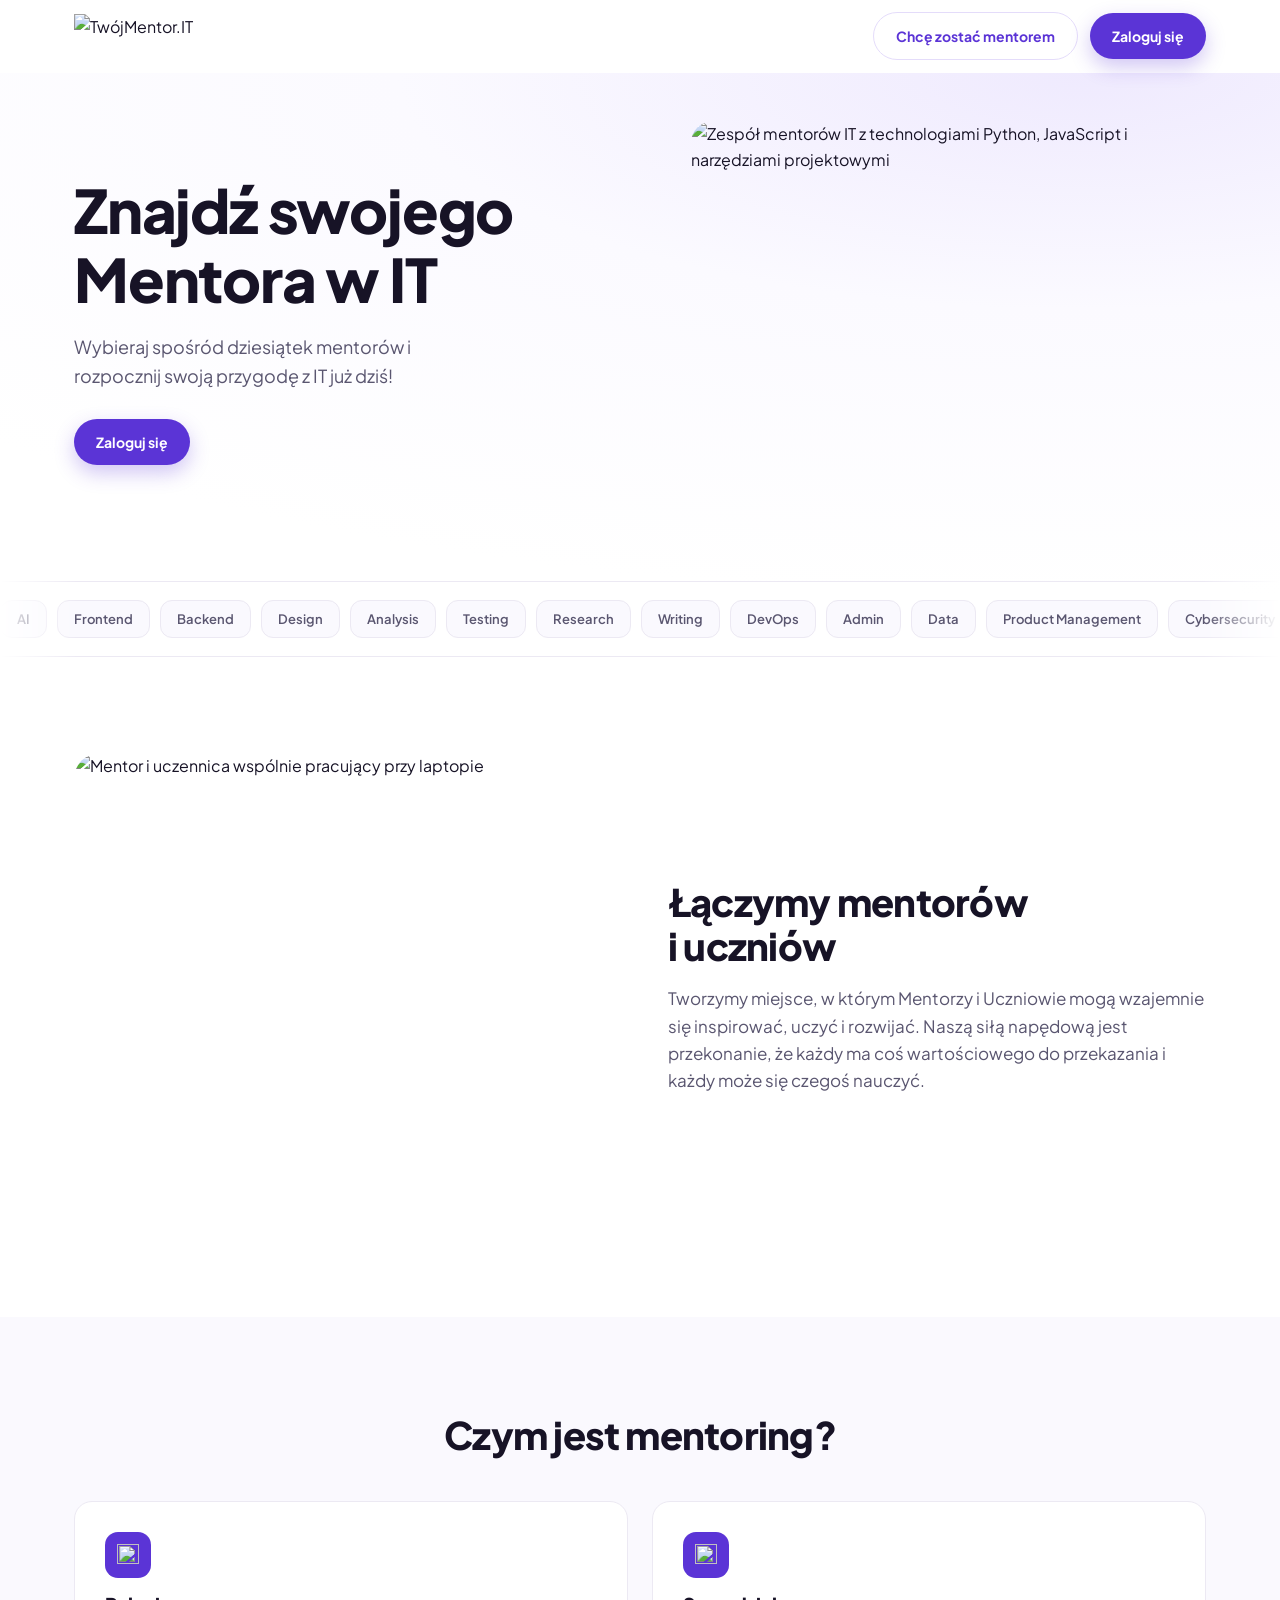
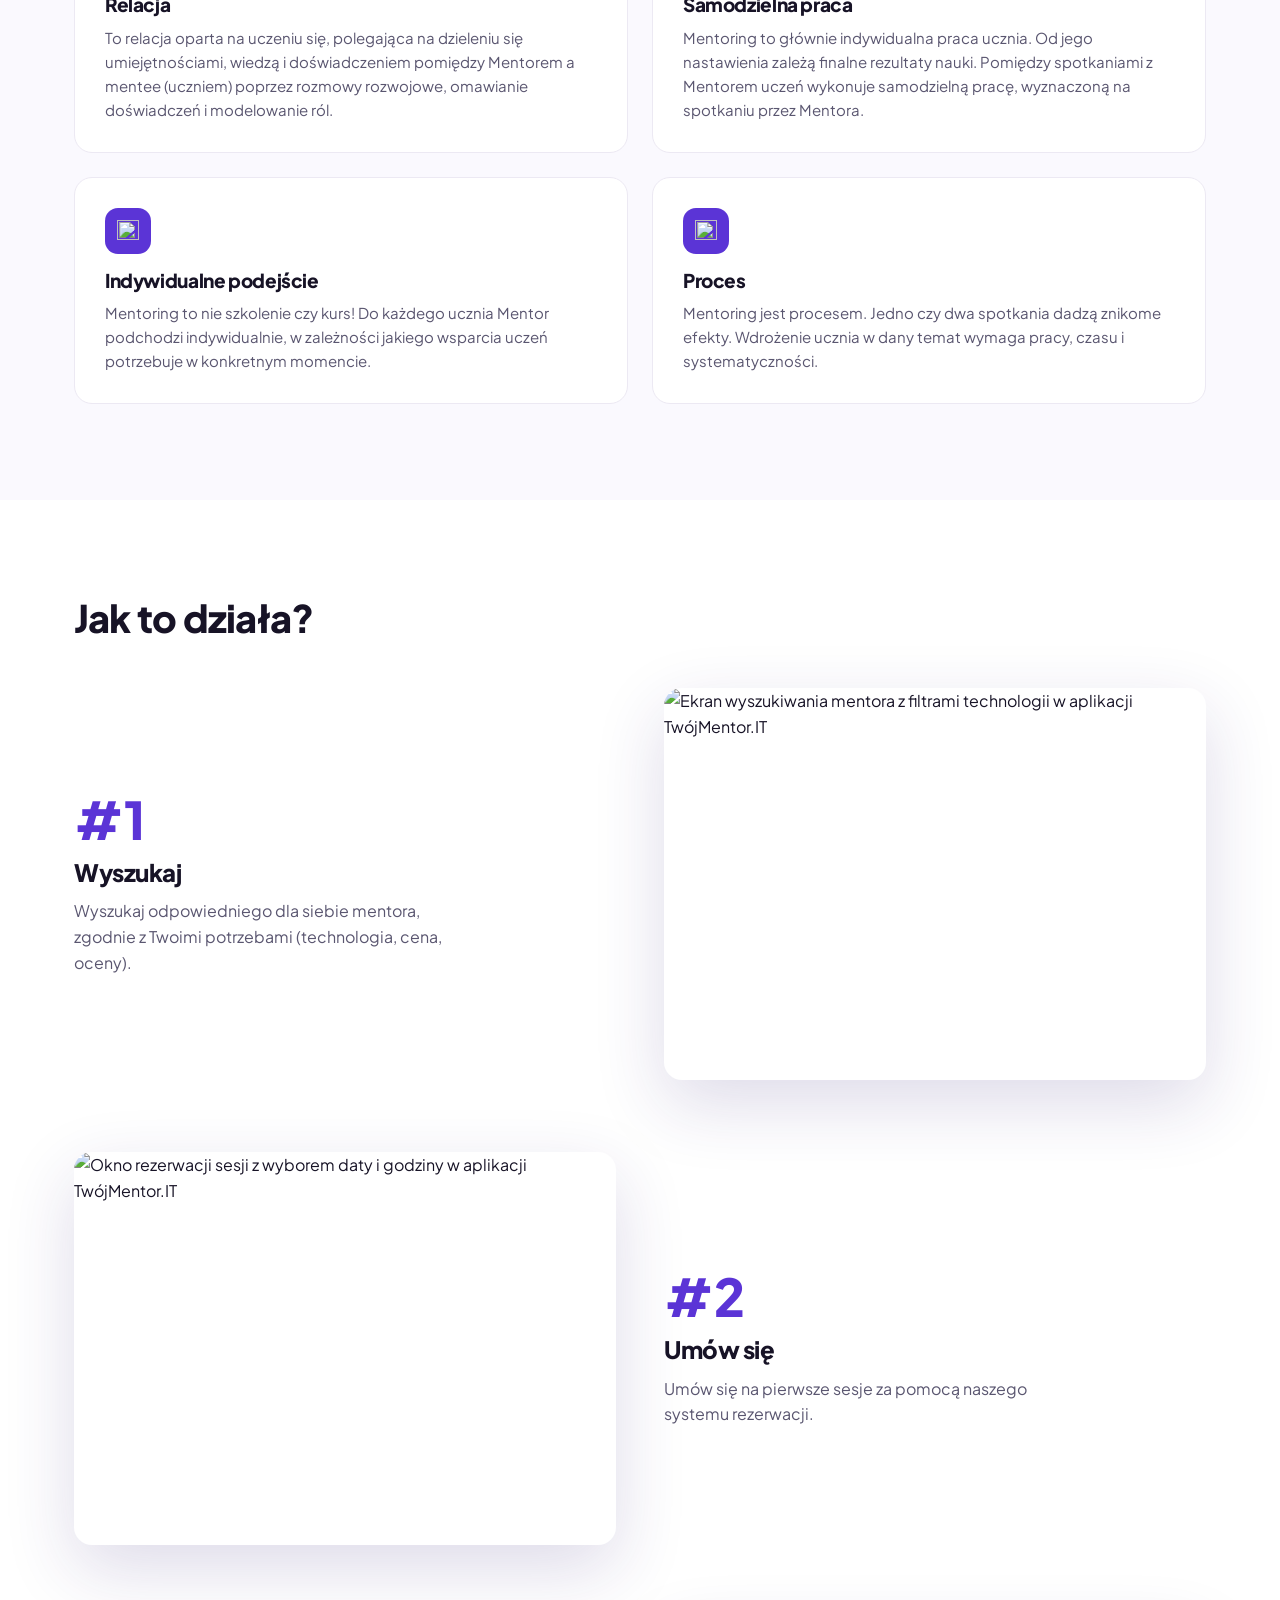
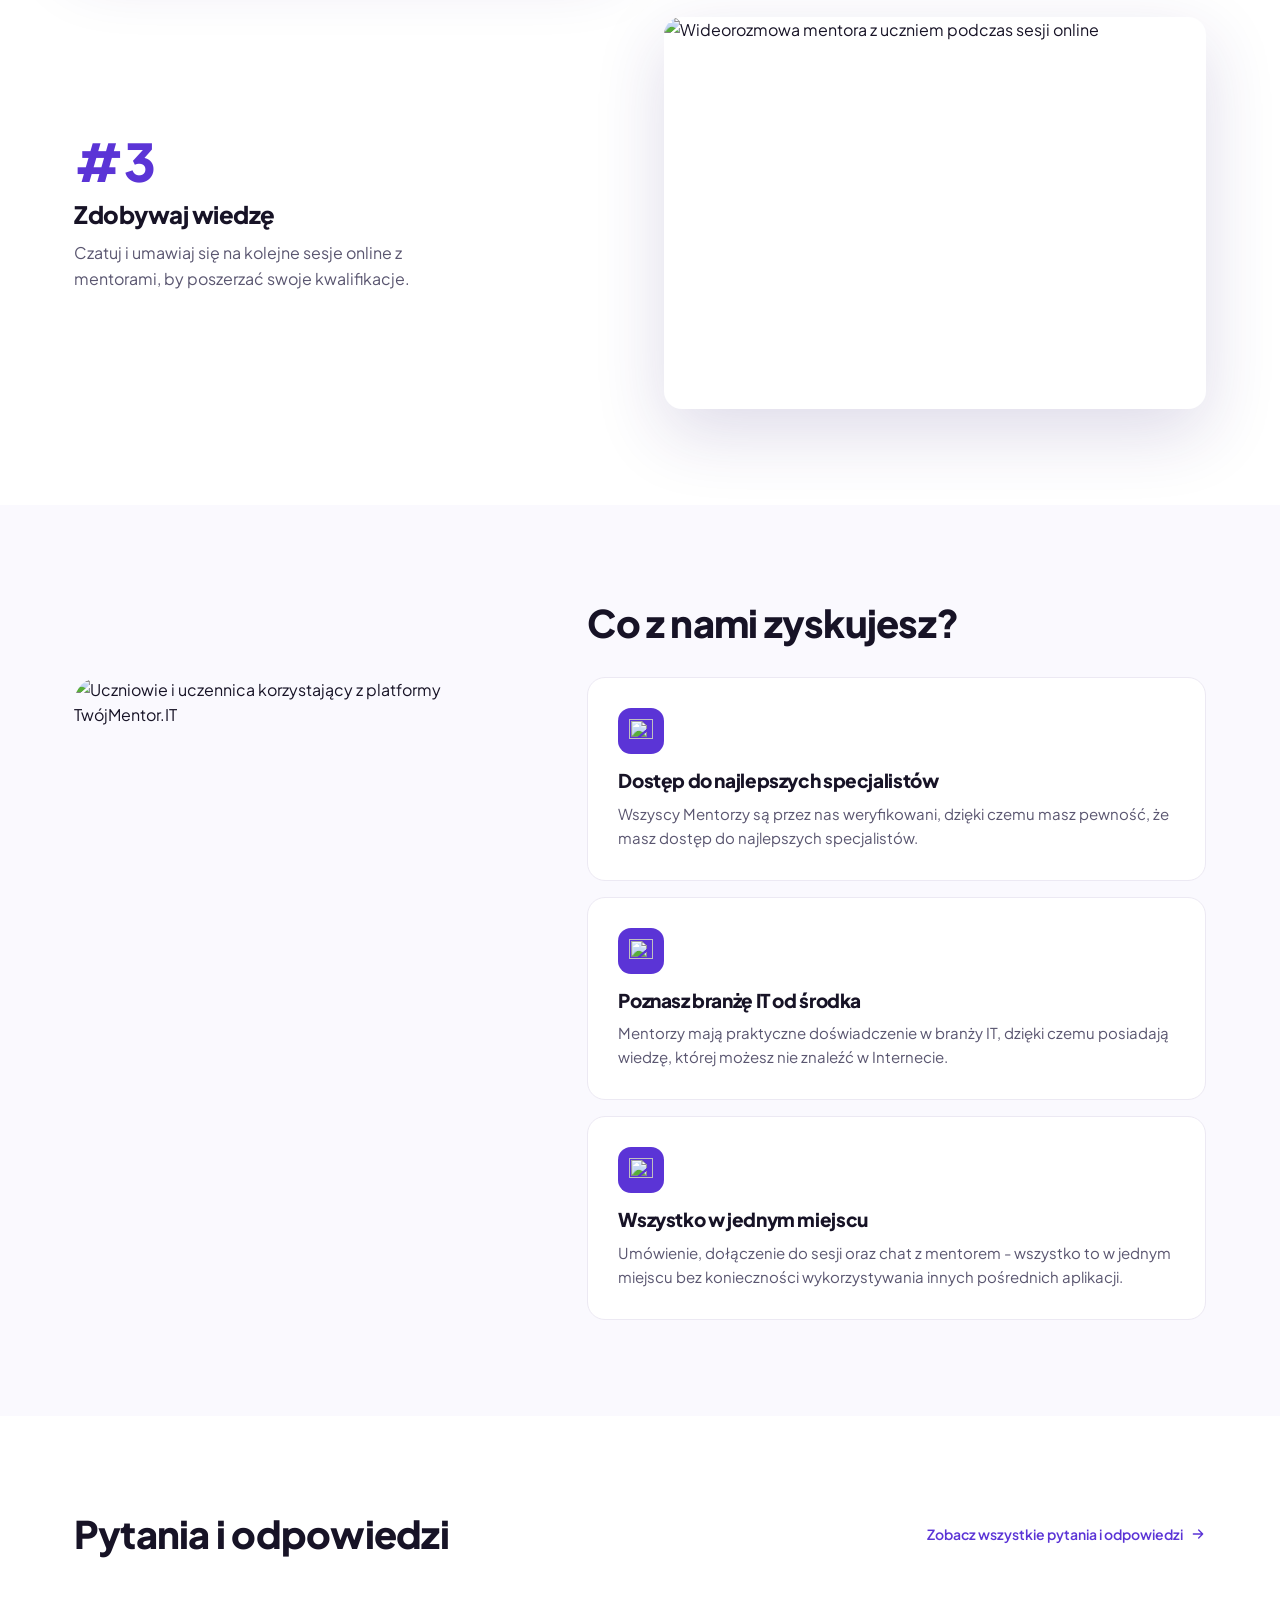
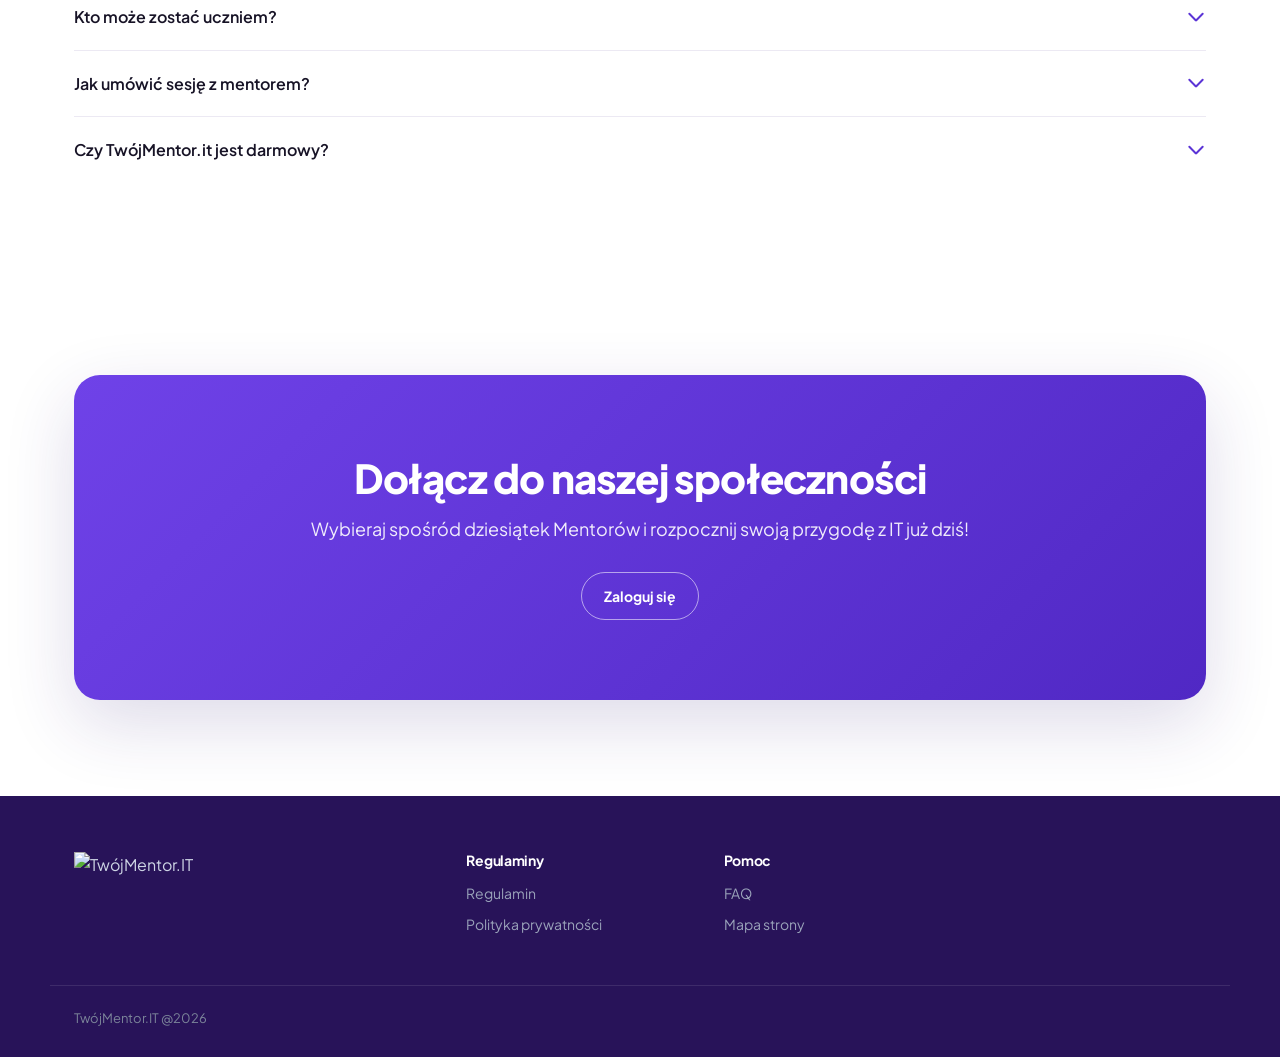
==== index.html @ 71d9c42b "Merge pull request #3 from TwojMentorIT/fix/hero-image-mobile-contain fix(hero): show the whole hero" ====
<!DOCTYPE html>
<html lang="pl">
<head>
  <meta charset="UTF-8" />
  <meta name="viewport" content="width=device-width, initial-scale=1.0" />
  <!-- Google tag (gtag.js) -->
  <script async src="https://www.googletagmanager.com/gtag/js?id=G-GP38ZVC1XN"></script>
  <script>
    window.dataLayer = window.dataLayer || [];
    function gtag(){dataLayer.push(arguments);}
    gtag('js', new Date());

    gtag('config', 'G-GP38ZVC1XN');
  </script>
  <title>TwójMentor.IT - Znajdź swojego Mentora w IT</title>
  <meta name="description" content="Wybieraj spośród dziesiątek mentorów IT i rozpocznij swoją przygodę z IT już dziś. Indywidualne sesje 1:1 z doświadczonymi specjalistami: Python, JavaScript, React, Java i więcej." />
  <meta name="theme-color" content="#5b34d6" />
  <link rel="canonical" href="https://twojmentor.it/" />

  <!-- Open Graph -->
  <meta property="og:type" content="website" />
  <meta property="og:locale" content="pl_PL" />
  <meta property="og:site_name" content="TwójMentor.IT" />
  <meta property="og:title" content="TwójMentor.IT - Znajdź swojego Mentora w IT" />
  <meta property="og:description" content="Wybieraj spośród dziesiątek mentorów IT i rozpocznij swoją przygodę z IT już dziś." />
  <meta property="og:url" content="https://twojmentor.it/" />
  <meta property="og:image" content="https://twojmentor.it/assets/img/og-image.jpg" />
  <meta property="og:image:width" content="1200" />
  <meta property="og:image:height" content="630" />

  <!-- Twitter -->
  <meta name="twitter:card" content="summary_large_image" />
  <meta name="twitter:title" content="TwójMentor.IT - Znajdź swojego Mentora w IT" />
  <meta name="twitter:description" content="Wybieraj spośród dziesiątek mentorów IT i rozpocznij swoją przygodę z IT już dziś." />
  <meta name="twitter:image" content="https://twojmentor.it/assets/img/og-image.jpg" />

  <link rel="icon" type="image/svg+xml" href="/assets/img/logo-refresh_2.svg" />
  <link rel="preconnect" href="https://fonts.googleapis.com" />
  <link rel="preconnect" href="https://fonts.gstatic.com" crossorigin />
  <link rel="preload" as="image" href="/assets/img/Hero_1.png" />
  <link href="https://fonts.googleapis.com/css2?family=Plus+Jakarta+Sans:wght@400;500;600;700;800&family=Poppins:wght@400;500;600&display=swap" rel="stylesheet" />
  <link rel="stylesheet" href="/assets/css/style.css" />
  <style>
    .hero-grid { min-height: 460px; align-items: start }
    .hero-copy { padding-top: 54px }
    @media (max-width: 980px) {
      .hero-grid { min-height: 0; align-items: center }
      .hero-copy { padding-top: 0 }
      .hero-photo-wrap { height: 260px; overflow: hidden }
      .hero-photo { width: 100%; height: 100%; object-fit: contain; object-position: center bottom }
    }
  </style>

  <!-- JSON-LD: Organizacja + FAQ -->
  <script type="application/ld+json">
  {
    "@context": "https://schema.org",
    "@type": "Organization",
    "name": "TwójMentor.IT",
    "url": "https://twojmentor.it/",
    "logo": "https://twojmentor.it/assets/img/favicon.svg",
    "description": "Platforma łącząca mentorów IT z uczniami. Indywidualne sesje 1:1 z doświadczonymi specjalistami.",
    "sameAs": []
  }
  </script>
  <script type="application/ld+json">
  {
    "@context": "https://schema.org",
    "@type": "FAQPage",
    "mainEntity": [
      {
        "@type": "Question",
        "name": "Kto może zostać uczniem?",
        "acceptedAnswer": { "@type": "Answer", "text": "Uczniem TwójMentor.IT może zostać każdy, kto chce rozwijać się w branży IT - niezależnie od poziomu zaawansowania. Niezależnie od tego, czy dopiero zaczynasz, czy chcesz pogłębić konkretną technologię, znajdziesz mentora dopasowanego do swoich potrzeb." }
      },
      {
        "@type": "Question",
        "name": "Jak umówić sesję z mentorem?",
        "acceptedAnswer": { "@type": "Answer", "text": "Wystarczy wybrać mentora, kliknąć \"Umów sesję\", wskazać dogodny termin w naszym systemie rezerwacji i potwierdzić spotkanie. Całość zajmuje kilka minut." }
      },
      {
        "@type": "Question",
        "name": "Czy TwójMentor.it jest darmowy?",
        "acceptedAnswer": { "@type": "Answer", "text": "Założenie konta i przeglądanie mentorów jest bezpłatne. Pierwsza sesja u wielu mentorów jest darmowa." }
      }
    ]
  }
  </script>
</head>
<body>
  <a class="skip-link" href="#main">Przejdź do treści</a>

  <!-- ======= HEADER ======= -->
  <header class="site-header" id="siteHeader">
    <div class="container header-inner">
      <a href="#hero" class="logo" aria-label="TwójMentor.IT - strona główna">
        <img src="/assets/img/logo.webp" width="218" height="53" alt="TwójMentor.IT" class="logo-img" />
      </a>

      <button type="button" class="nav-toggle" id="navToggle" aria-label="Menu" aria-expanded="false">
        <span></span><span></span><span></span>
      </button>

      <div class="header-actions">
        <a href="/zostan-mentorem" class="btn btn-ghost">Chcę zostać mentorem</a>
        <a href="https://app.twojmentor.it/login" class="btn btn-primary">Zaloguj się</a>
      </div>
    </div>
  </header>

  <main id="main">
    <!-- ======= HERO ======= -->
    <section class="hero" id="hero">
      <div class="container hero-grid">
        <div class="hero-copy">
          <h1 class="hero-title">Znajdź swojego<br>Mentora w IT</h1>
          <p class="hero-sub">Wybieraj spośród dziesiątek mentorów i rozpocznij swoją przygodę z IT już dziś!</p>
          <a href="https://app.twojmentor.it/login" class="btn btn-primary">Zaloguj się</a>

        </div>

        <div class="hero-visual" aria-hidden="false">
          <div class="hero-photo-wrap">
            <img src="/assets/img/Hero_1.png" width="617" height="432" alt="Zespół mentorów IT z technologiami Python, JavaScript i narzędziami projektowymi" class="hero-photo" />
          </div>
        </div>
      </div>

      <!-- Pasek technologii -->
      <div class="tech-strip-wrap">
        <div class="tech-strip" id="techStrip" aria-label="Dostępne technologie">
          <button class="tech-chip" data-tech="AI"><span>AI</span></button>
          <button class="tech-chip" data-tech="Frontend"><span>Frontend</span></button>
          <button class="tech-chip" data-tech="Backend"><span>Backend</span></button>
          <button class="tech-chip" data-tech="Design"><span>Design</span></button>
          <button class="tech-chip" data-tech="Analysis"><span>Analysis</span></button>
          <button class="tech-chip" data-tech="Testing"><span>Testing</span></button>
          <button class="tech-chip" data-tech="Research"><span>Research</span></button>
          <button class="tech-chip" data-tech="Writing"><span>Writing</span></button>
          <button class="tech-chip" data-tech="DevOps"><span>DevOps</span></button>
          <button class="tech-chip" data-tech="Admin"><span>Admin</span></button>
          <button class="tech-chip" data-tech="Data"><span>Data</span></button>
          <button class="tech-chip" data-tech="Product Management"><span>Product Management</span></button>
          <button class="tech-chip" data-tech="Cybersecurity"><span>Cybersecurity</span></button>
          <button class="tech-chip" data-tech="Mobile"><span>Mobile</span></button>
          <button class="tech-chip" data-tech="Game Dev"><span>Game Dev</span></button>
          <button class="tech-chip" data-tech="Mentoring kariery"><span>Mentoring kariery</span></button>
          <button class="tech-chip" data-tech="Rekrutacja IT"><span>Rekrutacja IT</span></button>
          <!-- duplicate for seamless loop -->
          <button class="tech-chip" data-tech="AI" aria-hidden="true" tabindex="-1"><span>AI</span></button>
          <button class="tech-chip" data-tech="Frontend" aria-hidden="true" tabindex="-1"><span>Frontend</span></button>
          <button class="tech-chip" data-tech="Backend" aria-hidden="true" tabindex="-1"><span>Backend</span></button>
          <button class="tech-chip" data-tech="Design" aria-hidden="true" tabindex="-1"><span>Design</span></button>
          <button class="tech-chip" data-tech="Analysis" aria-hidden="true" tabindex="-1"><span>Analysis</span></button>
          <button class="tech-chip" data-tech="Testing" aria-hidden="true" tabindex="-1"><span>Testing</span></button>
          <button class="tech-chip" data-tech="Research" aria-hidden="true" tabindex="-1"><span>Research</span></button>
          <button class="tech-chip" data-tech="Writing" aria-hidden="true" tabindex="-1"><span>Writing</span></button>
          <button class="tech-chip" data-tech="DevOps" aria-hidden="true" tabindex="-1"><span>DevOps</span></button>
          <button class="tech-chip" data-tech="Admin" aria-hidden="true" tabindex="-1"><span>Admin</span></button>
          <button class="tech-chip" data-tech="Data" aria-hidden="true" tabindex="-1"><span>Data</span></button>
          <button class="tech-chip" data-tech="Product Management" aria-hidden="true" tabindex="-1"><span>Product Management</span></button>
          <button class="tech-chip" data-tech="Cybersecurity" aria-hidden="true" tabindex="-1"><span>Cybersecurity</span></button>
          <button class="tech-chip" data-tech="Mobile" aria-hidden="true" tabindex="-1"><span>Mobile</span></button>
          <button class="tech-chip" data-tech="Game Dev" aria-hidden="true" tabindex="-1"><span>Game Dev</span></button>
          <button class="tech-chip" data-tech="Mentoring kariery" aria-hidden="true" tabindex="-1"><span>Mentoring kariery</span></button>
          <button class="tech-chip" data-tech="Rekrutacja IT" aria-hidden="true" tabindex="-1"><span>Rekrutacja IT</span></button>
        </div>
      </div>
    </section>

    <!-- ======= NASI MENTORZY ======= -->
    <!-- Cards are rendered by main.js from the app's public promoted-mentors feed; the section stays hidden until at least one arrives. -->
    <section class="section mentors" id="mentorzy" aria-labelledby="mentors-title" hidden>
      <div class="container">
        <div class="mc-head">
          <h2 id="mentors-title" class="mc-title">Nasi mentorzy</h2>
          <div class="mc-nav" id="mentorsNav">
            <button type="button" class="mc-nav-btn" id="prevMentor" aria-label="Poprzedni mentor">
              <svg width="16" height="16" viewBox="0 0 24 24" fill="none" aria-hidden="true"><path d="M15 6l-6 6 6 6" stroke="currentColor" stroke-width="2" stroke-linecap="round" stroke-linejoin="round"/></svg>
              <span>Poprzedni</span>
            </button>
            <button type="button" class="mc-nav-btn" id="nextMentor" aria-label="Następny mentor">
              <span>Następny</span>
              <svg width="16" height="16" viewBox="0 0 24 24" fill="none" aria-hidden="true"><path d="M9 6l6 6-6 6" stroke="currentColor" stroke-width="2" stroke-linecap="round" stroke-linejoin="round"/></svg>
            </button>
          </div>
        </div>

        <div class="mc-viewport" id="mentorsViewport">
          <div class="mc-track" id="mentorsTrack"></div>
        </div>
      </div>
    </section>

    <!-- ======= ŁĄCZYMY MENTORÓW I UCZNIÓW ======= -->
    <section class="section connect" id="o-nas" aria-labelledby="connect-title">
      <div class="container connect-grid">
        <div class="connect-visual reveal">
          <img src="/assets/img/laczymy.webp" width="560" height="504" loading="lazy" alt="Mentor i uczennica wspólnie pracujący przy laptopie" class="connect-photo" />
        </div>
        <div class="connect-copy reveal">
          <h2 id="connect-title" class="section-title">Łączymy mentorów<br>i uczniów</h2>
          <p>Tworzymy miejsce, w którym Mentorzy i Uczniowie mogą wzajemnie się inspirować, uczyć i rozwijać. Naszą siłą napędową jest przekonanie, że każdy ma coś wartościowego do przekazania i każdy może się czegoś nauczyć.</p>
        </div>
      </div>
    </section>

    <!-- ======= CZYM JEST MENTORING ======= -->
    <section class="section mentoring" id="czym-jest-mentoring" aria-labelledby="mentoring-title">
      <div class="container">
        <h2 id="mentoring-title" class="section-title center">Czym jest mentoring?</h2>
        <div class="feature-grid">
          <article class="feature-card reveal">
            <span class="feature-icon">
              <img src="/assets/img/relacja.svg" width="22" height="22" alt="" aria-hidden="true" />
            </span>
            <h3>Relacja</h3>
            <p>To relacja oparta na uczeniu się, polegająca na dzieleniu się umiejętnościami, wiedzą i doświadczeniem pomiędzy Mentorem a mentee (uczniem) poprzez rozmowy rozwojowe, omawianie doświadczeń i modelowanie ról.</p>
          </article>
          <article class="feature-card reveal">
            <span class="feature-icon">
              <img src="/assets/img/samodzielna_praca.svg" width="22" height="22" alt="" aria-hidden="true" />
            </span>
            <h3>Samodzielna praca</h3>
            <p>Mentoring to głównie indywidualna praca ucznia. Od jego nastawienia zależą finalne rezultaty nauki. Pomiędzy spotkaniami z Mentorem uczeń wykonuje samodzielną pracę, wyznaczoną na spotkaniu przez Mentora.</p>
          </article>
          <article class="feature-card reveal">
            <span class="feature-icon">
              <img src="/assets/img/indywidualne_podejscie.svg" width="22" height="22" alt="" aria-hidden="true" />
            </span>
            <h3>Indywidualne podejście</h3>
            <p>Mentoring to nie szkolenie czy kurs! Do każdego ucznia Mentor podchodzi indywidualnie, w zależności jakiego wsparcia uczeń potrzebuje w konkretnym momencie.</p>
          </article>
          <article class="feature-card reveal">
            <span class="feature-icon">
              <img src="/assets/img/proces.svg" width="22" height="22" alt="" aria-hidden="true" />
            </span>
            <h3>Proces</h3>
            <p>Mentoring jest procesem. Jedno czy dwa spotkania dadzą znikome efekty. Wdrożenie ucznia w dany temat wymaga pracy, czasu i systematyczności.</p>
          </article>
        </div>
      </div>
    </section>

    <!-- ======= JAK TO DZIAŁA ======= -->
    <section class="section how" id="jak-to-dziala" aria-labelledby="how-title">
      <div class="container">
        <h2 id="how-title" class="section-title">Jak to działa?</h2>
        <div class="how-steps">
          <div class="how-row reveal">
            <div class="how-text">
              <span class="step-num">#1</span>
              <h3>Wyszukaj</h3>
              <p>Wyszukaj odpowiedniego dla siebie mentora, zgodnie z Twoimi potrzebami (technologia, cena, oceny).</p>
            </div>
            <div class="how-media">
              <img src="/assets/img/Wyszukaj.png" width="600" height="434" loading="lazy" alt="Ekran wyszukiwania mentora z filtrami technologii w aplikacji TwójMentor.IT" />
            </div>
          </div>
          <div class="how-row reverse reveal">
            <div class="how-text">
              <span class="step-num">#2</span>
              <h3>Umów się</h3>
              <p>Umów się na pierwsze sesje za pomocą naszego systemu rezerwacji.</p>
            </div>
            <div class="how-media">
              <img src="/assets/img/Umow_sie.png" width="600" height="435" loading="lazy" alt="Okno rezerwacji sesji z wyborem daty i godziny w aplikacji TwójMentor.IT" />
            </div>
          </div>
          <div class="how-row reveal">
            <div class="how-text">
              <span class="step-num">#3</span>
              <h3>Zdobywaj wiedzę</h3>
              <p>Czatuj i umawiaj się na kolejne sesje online z mentorami, by poszerzać swoje kwalifikacje.</p>
            </div>
            <div class="how-media">
              <img src="/assets/img/Zdobywaj_wiedze.png" width="600" height="434" loading="lazy" alt="Wideorozmowa mentora z uczniem podczas sesji online" />
            </div>
          </div>
        </div>
      </div>
    </section>

    <!-- ======= CO ZYSKUJESZ ======= -->
    <section class="section benefits" id="korzysci" aria-labelledby="benefits-title">
      <div class="container benefits-grid">
        <div class="benefits-visual reveal">
          <img src="/assets/img/korzysci.png" width="480" height="620" loading="lazy" alt="Uczniowie i uczennica korzystający z platformy TwójMentor.IT" class="benefits-photo" />
        </div>
        <div class="benefits-copy reveal">
          <h2 id="benefits-title" class="section-title">Co z nami zyskujesz?</h2>
          <ul class="benefits-list">
            <li class="benefit-item">
              <span class="benefit-icon">
                <img src="/assets/img/dostep_do_najlepszych_specjalistow.svg" width="24" height="24" alt="" aria-hidden="true" />
              </span>
              <div>
                <h3>Dostęp do najlepszych specjalistów</h3>
                <p>Wszyscy Mentorzy są przez nas weryfikowani, dzięki czemu masz pewność, że masz dostęp do najlepszych specjalistów.</p>
              </div>
            </li>
            <li class="benefit-item">
              <span class="benefit-icon">
                <img src="/assets/img/poznasz_branze_it_od_srodka.svg" width="24" height="24" alt="" aria-hidden="true" />
              </span>
              <div>
                <h3>Poznasz branżę IT od środka</h3>
                <p>Mentorzy mają praktyczne doświadczenie w branży IT, dzięki czemu posiadają wiedzę, której możesz nie znaleźć w Internecie.</p>
              </div>
            </li>
            <li class="benefit-item">
              <span class="benefit-icon">
                <img src="/assets/img/wszystko_w_jednym_miejscu.svg" width="24" height="24" alt="" aria-hidden="true" />
              </span>
              <div>
                <h3>Wszystko w jednym miejscu</h3>
                <p>Umówienie, dołączenie do sesji oraz chat z mentorem - wszystko to w jednym miejscu bez konieczności wykorzystywania innych pośrednich aplikacji.</p>
              </div>
            </li>
          </ul>
        </div>
      </div>
    </section>

    <!-- ======= FAQ ======= -->
    <section class="section faq" id="faq" aria-labelledby="faq-title">
      <div class="container">
        <div class="faq-head reveal">
          <h2 id="faq-title" class="section-title">Pytania i odpowiedzi</h2>
          <a href="/faq" class="link-arrow">Zobacz wszystkie pytania i odpowiedzi
            <svg width="16" height="16" viewBox="0 0 24 24" fill="none"><path d="M5 12h14M13 6l6 6-6 6" stroke="currentColor" stroke-width="2" stroke-linecap="round" stroke-linejoin="round"/></svg>
          </a>
        </div>
        <div class="faq-list reveal">
          <details class="faq-item">
            <summary>Kto może zostać uczniem?<span class="faq-chevron" aria-hidden="true"></span></summary>
            <div class="faq-body"><p>Uczniem TwójMentor.IT może zostać każdy, kto chce rozwijać się w branży IT - niezależnie od poziomu zaawansowania. Niezależnie od tego, czy dopiero zaczynasz, czy chcesz pogłębić konkretną technologię, znajdziesz mentora dopasowanego do swoich potrzeb.</p></div>
          </details>
          <details class="faq-item">
            <summary>Jak umówić sesję z mentorem?<span class="faq-chevron" aria-hidden="true"></span></summary>
            <div class="faq-body"><p>Wystarczy wybrać mentora, kliknąć "Umów sesję", wskazać dogodny termin w naszym systemie rezerwacji i potwierdzić spotkanie. Całość zajmuje kilka minut.</p></div>
          </details>
          <details class="faq-item">
            <summary>Czy TwójMentor.it jest darmowy?<span class="faq-chevron" aria-hidden="true"></span></summary>
            <div class="faq-body"><p>Założenie konta i przeglądanie mentorów jest bezpłatne. Pierwsza sesja u wielu mentorów jest darmowa.</p></div>
          </details>
        </div>
      </div>
    </section>

    <!-- ======= CTA ======= -->
    <section class="section cta" id="cta" aria-labelledby="cta-title">
      <div class="container">
        <div class="cta-box reveal">
          <div class="cta-deco" aria-hidden="true"></div>
          <h2 id="cta-title">Dołącz do naszej społeczności</h2>
          <p>Wybieraj spośród dziesiątek Mentorów i rozpocznij swoją przygodę z IT już dziś!</p>
          <div class="cta-actions">
            <a href="https://app.twojmentor.it/login" class="btn btn-ghost-light">Zaloguj się</a>
          </div>
        </div>
      </div>
    </section>
  </main>

  <!-- ======= FOOTER ======= -->
  <footer class="site-footer">
    <div class="container footer-grid">
      <div class="footer-brand">
        <a href="#hero" class="logo logo-footer" aria-label="TwójMentor.IT">
          <img src="/assets/img/Logo.png" width="206" height="50" alt="TwójMentor.IT" class="logo-img" />
        </a>
      </div>
      <nav class="footer-col" aria-label="Regulaminy">
        <h3>Regulaminy</h3>
        <!-- <a href="#">Warunki korzystania</a> -->
        <a href="/regulamin">Regulamin</a>
        <a href="/polityka-prywatnosci">Polityka prywatności</a>
      </nav>
      <nav class="footer-col" aria-label="Pomoc">
        <h3>Pomoc</h3>
        <a href="/faq">FAQ</a>
        <a href="/mapa-strony">Mapa strony</a>
      </nav>
      <!-- social media hidden -->

    </div>
    <div class="container footer-bottom">
      <p>TwójMentor.IT @2026</p>
    </div>
  </footer>

  <!-- ======= MODAL MAILERLITE ======= -->
  <div id="signupModal" class="modal-overlay" role="dialog" aria-modal="true" aria-labelledby="modalTitle" hidden>
    <div class="modal-box">
      <button class="modal-close" id="modalClose" aria-label="Zamknij">&times;</button>

      <style type="text/css">@import url("https://assets.mlcdn.com/fonts.css?version=1780569");</style>
      <style type="text/css">
        .ml-form-embedSubmitLoad{display:inline-block;width:20px;height:20px}
        .ml-form-embedSubmitLoad:after{content:" ";display:block;width:11px;height:11px;margin:1px;border-radius:50%;border:4px solid #fff;border-color:#fff #fff #fff transparent;animation:ml-form-embedSubmitLoad 1.2s linear infinite}
        @keyframes ml-form-embedSubmitLoad{0%{transform:rotate(0deg)}100%{transform:rotate(360deg)}}
        .sr-only{position:absolute;width:1px;height:1px;padding:0;margin:-1px;overflow:hidden;clip:rect(0,0,0,0);border:0}
        .g-recaptcha{transform:scale(1);-webkit-transform:scale(1);transform-origin:0 0;-webkit-transform-origin:0 0}
        #mlb2-42301566.ml-form-embedContainer{box-sizing:border-box;display:table;margin:0 auto;position:static;width:100%!important}
        #mlb2-42301566.ml-form-embedContainer h4,#mlb2-42301566.ml-form-embedContainer p,#mlb2-42301566.ml-form-embedContainer span,#mlb2-42301566.ml-form-embedContainer button{text-transform:none!important;letter-spacing:normal!important}
        #mlb2-42301566.ml-form-embedContainer .ml-form-embedWrapper{background-color:#fff;border-width:0;border-color:transparent;border-radius:4px;border-style:solid;box-sizing:border-box;display:inline-block!important;margin:0;padding:0;position:relative}
        #mlb2-42301566.ml-form-embedContainer .ml-form-embedWrapper.embedForm{max-width:400px;width:100%}
        #mlb2-42301566.ml-form-embedContainer .ml-form-align-center{text-align:center}
        #mlb2-42301566.ml-form-embedContainer .ml-form-embedWrapper .ml-form-embedBody,#mlb2-42301566.ml-form-embedContainer .ml-form-embedWrapper .ml-form-successBody{padding:20px 20px 0}
        #mlb2-42301566.ml-form-embedContainer .ml-form-embedWrapper .ml-form-embedBody .ml-form-embedContent,#mlb2-42301566.ml-form-embedContainer .ml-form-embedWrapper .ml-form-successBody .ml-form-successContent{text-align:left;margin:0 0 20px}
        #mlb2-42301566.ml-form-embedContainer .ml-form-embedWrapper .ml-form-embedBody .ml-form-embedContent h4,#mlb2-42301566.ml-form-embedContainer .ml-form-embedWrapper .ml-form-successBody .ml-form-successContent h4{color:#000;font-family:'Poppins',sans-serif;font-size:24px;font-weight:700;margin:0 0 10px;text-align:left;word-break:break-word}
        #mlb2-42301566.ml-form-embedContainer .ml-form-embedWrapper .ml-form-embedBody .ml-form-embedContent p,#mlb2-42301566.ml-form-embedContainer .ml-form-embedWrapper .ml-form-successBody .ml-form-successContent p{color:#000;font-family:'Poppins',sans-serif;font-size:14px;font-weight:400;line-height:22px;margin:0 0 10px;text-align:left}
        #mlb2-42301566.ml-form-embedContainer .ml-form-embedWrapper .ml-form-embedBody form{margin:0;width:100%}
        #mlb2-42301566.ml-form-embedContainer .ml-form-embedWrapper .ml-form-embedBody .ml-form-formContent,#mlb2-42301566.ml-form-embedContainer .ml-form-embedWrapper .ml-form-embedBody .ml-form-checkboxRow{margin:0 0 20px;width:100%}
        #mlb2-42301566.ml-form-embedContainer .ml-form-embedWrapper .ml-form-embedBody .ml-form-checkboxRow{float:left}
        #mlb2-42301566.ml-form-embedContainer .ml-form-embedWrapper .ml-form-embedBody .ml-form-fieldRow{margin:0 0 10px;width:100%}
        #mlb2-42301566.ml-form-embedContainer .ml-form-embedWrapper .ml-form-embedBody .ml-form-fieldRow.ml-last-item{margin:0}
        #mlb2-42301566.ml-form-embedContainer .ml-form-embedWrapper .ml-form-embedBody .ml-form-fieldRow input{background-color:#F6F8F9!important;color:#333!important;border-color:#D0D4DB;border-radius:4px!important;border-style:solid!important;border-width:1px!important;font-family:'Open Sans',Arial,Helvetica,sans-serif;font-size:14px!important;height:auto;line-height:21px!important;margin:0;padding:10px!important;width:100%!important;box-sizing:border-box!important;max-width:100%!important}
        #mlb2-42301566.ml-form-embedContainer .ml-form-embedWrapper .ml-form-embedBody .ml-form-fieldRow textarea{background-color:#F6F8F9!important;color:#333!important;border-color:#D0D4DB;border-radius:4px!important;border-style:solid!important;border-width:1px!important;font-family:'Open Sans',Arial,Helvetica,sans-serif;font-size:14px!important;height:auto;line-height:21px!important;margin:0;padding:10px!important;width:100%!important;box-sizing:border-box!important;max-width:100%!important}
        #mlb2-42301566.ml-form-embedContainer .ml-form-embedWrapper .ml-form-embedBody .ml-form-fieldRow .custom-select{background-color:#F6F8F9!important;color:#333!important;border-color:#D0D4DB;border-radius:4px!important;border-style:solid!important;border-width:1px!important;font-family:'Open Sans',Arial,Helvetica,sans-serif;font-size:14px!important;line-height:20px!important;margin:0;padding:10px 28px 10px 12px!important;width:100%!important;box-sizing:border-box!important;max-width:100%!important;height:auto;display:inline-block;vertical-align:middle;background:url('https://assets.mlcdn.com/ml/images/default/dropdown.svg') no-repeat right .75rem center/8px 10px;-webkit-appearance:none;-moz-appearance:none;appearance:none}
        #mlb2-42301566.ml-form-embedContainer .ml-form-embedWrapper .ml-block-form .ml-field-group{text-align:left!important}
        #mlb2-42301566.ml-form-embedContainer .ml-form-embedWrapper .ml-block-form .ml-field-group label{margin-bottom:5px;color:#333;font-size:14px;font-family:'Open Sans',Arial,Helvetica,sans-serif;font-weight:bold;display:inline-block;line-height:20px}
        #mlb2-42301566.ml-form-embedContainer .ml-form-embedWrapper .ml-form-embedBody .ml-form-checkboxRow .label-description{color:#000;display:block;font-family:'Open Sans',Arial,Helvetica,sans-serif;font-size:12px;text-align:left;margin-bottom:0;position:relative;vertical-align:top}
        #mlb2-42301566.ml-form-embedContainer .ml-form-embedWrapper .ml-form-embedBody .ml-form-checkboxRow label{font-weight:normal;margin:0;padding:0;position:relative;display:block;min-height:24px;padding-left:24px}
        #mlb2-42301566.ml-form-embedContainer .ml-form-embedWrapper .ml-form-embedBody .ml-form-checkboxRow label p{color:#000!important;font-family:'Open Sans',Arial,Helvetica,sans-serif!important;font-size:12px!important;font-weight:normal!important;line-height:18px!important;padding:0!important;margin:0 5px 0 0!important}
        #mlb2-42301566.ml-form-embedContainer .ml-form-embedWrapper .ml-form-embedBody .ml-form-embedSubmit{margin:0 0 20px;float:left;width:100%}
        #mlb2-42301566.ml-form-embedContainer .ml-form-embedWrapper .ml-form-embedBody .ml-form-embedSubmit button{background-color:#5b34d6!important;border:none!important;border-radius:25px!important;box-shadow:none!important;color:#fff!important;cursor:pointer;font-family:'Poppins',sans-serif!important;font-size:14px!important;font-weight:700!important;line-height:21px!important;height:auto;padding:10px!important;width:100%!important;box-sizing:border-box!important}
        #mlb2-42301566.ml-form-embedContainer .ml-form-embedWrapper .ml-form-embedBody .ml-form-embedSubmit button.loading{display:none}
        #mlb2-42301566.ml-form-embedContainer .ml-form-embedWrapper .ml-form-embedBody .ml-form-embedSubmit button:hover{background-color:#333!important}
        .ml-form-recaptcha{margin-bottom:20px;float:left}
        .ml-form-recaptcha.ml-error iframe{border:solid 1px #ff0000}
        .ml-error input,.ml-error textarea,.ml-error select{border-color:red!important}
        .ml-error .label-description,.ml-error .label-description p,.ml-error label:first-child{color:#ff0000!important}
        #mlb2-42301566.ml-form-embedContainer .ml-form-embedWrapper .ml-form-embedBody .ml-form-fieldRow .custom-control,#mlb2-42301566.ml-form-embedContainer .ml-form-embedWrapper .ml-form-embedBody .ml-form-horizontalRow .custom-control{position:relative;display:block;min-height:1.5rem;padding-left:1.5rem}
        #mlb2-42301566.ml-form-embedContainer .ml-form-embedWrapper .ml-form-embedBody .ml-form-checkboxRow input[type="checkbox"]{box-sizing:border-box;padding:0;position:absolute;z-index:-1;opacity:0;margin-top:5px;margin-left:-1.5rem;overflow:visible}
        @media only screen and (max-width:400px){.ml-form-embedWrapper.embedForm{width:100%!important}}
        @media screen and (max-width:480px){.ml-form-recaptcha{width:220px!important}.g-recaptcha{transform:scale(0.78);-webkit-transform:scale(0.78);transform-origin:0 0;-webkit-transform-origin:0 0}}
      </style>

      <div id="mlb2-42301566" class="ml-form-embedContainer ml-subscribe-form ml-subscribe-form-42301566">
        <div class="ml-form-align-center">
          <div class="ml-form-embedWrapper embedForm">

            <div class="ml-form-embedBody ml-form-embedBodyDefault row-form">
              <div class="ml-form-embedContent">
                <h4 id="modalTitle">Zapisz się na listę oczekujących</h4>
                <p>Chcesz zostać mentorem lub uczniem? Dołącz do naszej społeczności! Start niebawem.</p>
              </div>

              <form class="ml-block-form" action="https://assets.mailerlite.com/jsonp/2414219/forms/189623742043784431/subscribe" data-code="" method="post" target="_blank">
                <div class="ml-form-formContent">

                  <div class="ml-form-fieldRow">
                    <div class="ml-field-group ml-field-email ml-validate-email ml-validate-required">
                      <label>Email</label>
                      <input aria-label="email" aria-required="true" type="email" class="form-control" name="fields[email]" placeholder="" autocomplete="email">
                    </div>
                  </div>

                  <div class="ml-form-fieldRow">
                    <div class="ml-field-group ml-field-state ml-validate-required">
                      <label>Chcę zostać</label>
                      <select class="custom-select" name="fields[state]" aria-label="state" aria-required="true">
                        <option value="">-</option>
                        <option>Mentorem</option>
                        <option>Uczniem</option>
                      </select>
                    </div>
                  </div>

                  <div class="ml-form-fieldRow">
                    <div class="ml-field-group ml-field-name ml-validate-required">
                      <label>Specjalizacja</label>
                      <select class="custom-select" name="fields[name]" aria-label="name" aria-required="true">
                        <option value="">-</option>
                        <option>Frontend</option>
                        <option>Backend</option>
                        <option>Design</option>
                        <option>Analysis</option>
                        <option>Testing</option>
                        <option>Research</option>
                        <option>Writing</option>
                        <option>DevOps</option>
                        <option>Admin</option>
                        <option>Data</option>
                        <option>PM/PO</option>
                        <option>Cybersecurity</option>
                        <option>Mobile</option>
                        <option>Game Dev</option>
                        <option>Mentoring kariery</option>
                        <option>Rektutacja IT</option>
                        <option>AI</option>
                      </select>
                    </div>
                  </div>

                  <div class="ml-form-fieldRow ml-last-item">
                    <div class="ml-field-group ml-field-last_name">
                      <label>Chcesz coś dodać? (opcjonalne)</label>
                      <textarea class="form-control" name="fields[last_name]" aria-label="last_name" maxlength="1024" placeholder=""></textarea>
                    </div>
                  </div>

                </div>

                <div class="ml-form-checkboxRow ml-validate-required">
                  <label class="checkbox">
                    <input type="checkbox" required>
                    <div class="label-description">
                      <p>Zapoznałem się i akceptuję treść Polityki prywatności.</p>
                    </div>
                  </label>
                </div>

                <div class="ml-form-recaptcha ml-validate-required">
                  <style>.ml-form-recaptcha{margin-bottom:20px}.ml-form-recaptcha.ml-error iframe{border:solid 1px #ff0000}@media screen and (max-width:480px){.ml-form-recaptcha{width:220px!important}.g-recaptcha{transform:scale(.78);-webkit-transform:scale(.78);transform-origin:0 0;-webkit-transform-origin:0 0}}</style>
                  <script src="https://www.google.com/recaptcha/api.js"></script>
                  <div class="g-recaptcha" data-sitekey="6Lf1KHQUAAAAAFNKEX1hdSWCS3mRMv4FlFaNslaD"></div>
                </div>

                <input type="hidden" name="ml-submit" value="1">
                <div class="ml-form-embedSubmit">
                  <button type="submit" class="primary">Zapisz się</button>
                  <button disabled style="display:none" type="button" class="loading">
                    <div class="ml-form-embedSubmitLoad"></div>
                    <span class="sr-only">Loading...</span>
                  </button>
                </div>
                <input type="hidden" name="anticsrf" value="true">
              </form>
            </div>

            <div class="ml-form-successBody row-success" style="display:none">
              <div class="ml-form-successContent">
                <h4>Zostałeś zapisany!</h4>
                <p>Gdy wystartujemy zostaniesz poinformowany o tym jako pierwszy.</p>
              </div>
            </div>

          </div>
        </div>
      </div>

      <script>
        function ml_webform_success_42301566() {
          var $ = ml_jQuery || jQuery;
          $('.ml-subscribe-form-42301566 .row-success').show();
          $('.ml-subscribe-form-42301566 .row-form').hide();
        }
      </script>
      <script src="https://groot.mailerlite.com/js/w/webforms.min.js?vb397d78ebaa8a0f631d35384c46d781b" type="text/javascript"></script>
      <script>fetch("https://assets.mailerlite.com/jsonp/2414219/forms/189623742043784431/takel")</script>

    </div>
  </div>

  <script src="/assets/js/main.js" defer></script>
</body>
</html>
---- assets/css/style.css ----
/* ===== Design tokens ===== */
:root{
  --purple:#5b34d6;
  --purple-600:#5028c4;
  --purple-700:#4420a8;
  --purple-soft:#f1edfd;
  --purple-soft-2:#e9e3fc;
  --ink:#171326;
  --slate:#5a5670;
  --muted:#8a8699;
  --line:#ece9f3;
  --bg:#ffffff;
  --bg-soft:#faf9fe;
  --brand-blue:#2f7fd0;
  --brand-dark:#15233f;
  --radius:18px;
  --radius-lg:26px;
  --radius-pill:999px;
  --shadow-sm:0 2px 10px rgba(33,22,80,.05);
  --shadow:0 14px 40px rgba(50,30,120,.10);
  --shadow-lg:0 24px 70px rgba(50,30,120,.16);
  --maxw:1180px;
  --ease:cubic-bezier(.16,1,.3,1);
  --font:"Plus Jakarta Sans",system-ui,-apple-system,"Segoe UI",Roboto,sans-serif;
}

*,*::before,*::after{box-sizing:border-box;margin:0;padding:0}
html{scroll-behavior:smooth;-webkit-text-size-adjust:100%}
@media (prefers-reduced-motion:reduce){html{scroll-behavior:auto}}
body{
  font-family:var(--font);
  color:var(--ink);
  background:var(--bg);
  line-height:1.6;
  font-size:16px;
  -webkit-font-smoothing:antialiased;
  overflow-x:hidden;
}
img{max-width:100%;display:block;height:auto}
a{color:inherit;text-decoration:none}
button{font-family:inherit;cursor:pointer;border:0;background:none}
h1,h2,h3{line-height:1.15;letter-spacing:-.02em;font-weight:800}

.container{width:100%;max-width:var(--maxw);margin-inline:auto;padding-inline:24px}
.visually-hidden,.skip-link{position:absolute;width:1px;height:1px;overflow:hidden;clip:rect(0 0 0 0);white-space:nowrap}
.skip-link:focus{position:fixed;top:12px;left:12px;width:auto;height:auto;clip:auto;background:var(--purple);color:#fff;padding:10px 16px;border-radius:10px;z-index:200}
:focus-visible{outline:2px solid var(--purple);outline-offset:3px;border-radius:6px}

/* ===== Buttons ===== */
.btn{
  display:inline-flex;align-items:center;justify-content:center;gap:8px;
  font-size:14px;font-weight:700;padding:12px 22px;border-radius:var(--radius-pill);
  transition:transform .25s var(--ease),box-shadow .25s var(--ease),background .2s,color .2s;
  white-space:nowrap;
}
.btn-primary{background:var(--purple);color:#fff;box-shadow:0 8px 20px rgba(91,52,214,.28)}
.btn-primary:hover{background:var(--purple-600);transform:translateY(-2px);box-shadow:0 12px 28px rgba(91,52,214,.36)}
.btn-ghost{background:#fff;color:var(--purple);border:1.5px solid #e4dcfa}
.btn-ghost:hover{background:var(--purple-soft);transform:translateY(-2px)}
.btn-ghost-light{background:transparent;color:#fff;border:1.5px solid rgba(255,255,255,.55)}
.btn-ghost-light:hover{background:rgba(255,255,255,.12);transform:translateY(-2px)}

/* ===== Header ===== */
.site-header{
  position:sticky;top:0;z-index:100;
  background:rgba(255,255,255,.82);backdrop-filter:blur(14px);
  border-bottom:1px solid transparent;
  transition:box-shadow .3s var(--ease),border-color .3s var(--ease);
}
.site-header.scrolled{box-shadow:var(--shadow-sm);border-color:var(--line)}
.header-inner{display:flex;align-items:center;justify-content:space-between;height:72px}
.logo{display:flex;align-items:center;gap:10px}
.logo-img{height:44px;width:auto;display:block}
.logo-footer .logo-img{height:42px}
.header-actions{display:flex;align-items:center;gap:12px}
.nav-toggle{display:none;flex-direction:column;gap:5px;padding:8px}
.nav-toggle span{width:24px;height:2px;background:var(--ink);border-radius:2px;transition:.3s var(--ease)}

/* ===== Hero ===== */
.hero{position:relative;padding:48px 0 0;background:
  radial-gradient(120% 90% at 85% 0%,#efeafe 0%,#fbfaff 45%,#fff 100%);
  overflow:hidden;}
.hero-grid{display:grid;grid-template-columns:1.05fr .95fr;gap:48px;align-items:center;padding-bottom:36px}
.hero-title{font-size:clamp(34px,5.2vw,60px);color:var(--ink)}
.hero-sub{margin:20px 0 28px;font-size:18px;color:var(--slate);max-width:30ch}

.hero-visual{position:relative;display:flex;justify-content:center}
.hero-photo-wrap{position:relative;width:100%;max-width:560px}
.hero-photo{width:100%;border-radius:22px;}

/* ===== Tech strip ===== */
.tech-strip-wrap{
  position:relative;width:100%;margin:0 auto;background:#fff;border-top:1px solid var(--line);border-bottom:1px solid var(--line);
  overflow:hidden;-webkit-mask-image:linear-gradient(90deg,transparent,#000 6%,#000 94%,transparent);
  mask-image:linear-gradient(90deg,transparent,#000 6%,#000 94%,transparent);
}
.tech-strip{display:flex;gap:10px;padding:18px 0;width:max-content;animation:marquee 32s linear infinite}
@keyframes marquee{0%{transform:translateX(0)}100%{transform:translateX(-50%)}}
.tech-chip{
  flex:none;font-size:13px;font-weight:600;color:var(--slate);
  background:var(--bg-soft);border:1px solid var(--line);border-radius:12px;
  padding:10px 16px;transition:.25s var(--ease);
}

/* ===== Sections base ===== */
.section{padding:clamp(56px,8vw,96px) 0}
.section-title{font-size:clamp(26px,3.4vw,38px);color:var(--ink)}
.section-title.center{text-align:center}
.section p{color:var(--slate)}

/* ===== Connect ===== */
.connect-grid{display:grid;grid-template-columns:1fr 1fr;gap:56px;align-items:center}
.connect-visual{position:relative}
.connect-photo{width:100%;max-width:520px;border-radius:var(--radius-lg)}
.connect-copy p{margin-top:18px;font-size:17px;max-width:46ch}

/* ===== Mentoring features ===== */
.mentoring{background:var(--bg-soft)}
.feature-grid{display:grid;grid-template-columns:repeat(2,1fr);gap:24px;margin-top:44px}
.feature-card{background:#fff;border:1px solid var(--line);border-radius:var(--radius);padding:30px}
.feature-icon{display:inline-flex;align-items:center;justify-content:center;width:46px;height:46px;border-radius:13px;background:var(--purple);margin-bottom:16px}
.feature-card h3{font-size:19px;margin-bottom:10px}
.feature-card p{font-size:15px}

/* ===== How it works ===== */
.how .section-title{margin-bottom:8px}
.how-steps{display:flex;flex-direction:column;gap:clamp(40px,6vw,72px);margin-top:48px}
.how-row{display:grid;grid-template-columns:1fr 1fr;gap:48px;align-items:center}
.how-row.reverse{direction:rtl}
.how-row.reverse>*{direction:ltr}
.step-num{font-size:clamp(34px,5vw,52px);font-weight:800;color:var(--purple);display:block;line-height:1}
.how-text h3{font-size:24px;margin:14px 0 12px}
.how-text p{font-size:16px;max-width:34ch}
.how-media img{width:100%;border-radius:var(--radius);box-shadow:var(--shadow-lg);background:#fff}

/* ===== Mentors: 1:1 copy of the app's "Proponowani" carousel (src/components/app/search/mentor-carousel.tsx)
   and MentorCard (src/components/cards/mentor-card.tsx). Values are the app's Tailwind tokens. ===== */
.mentors{
  padding-bottom:0;
  background:#fff;
  --mc-heading:#101317;--mc-paragraph:#52575f;--mc-border:#d0d4db;--mc-neutral-20:#eff1f3;
  --mc-primary:#7337ff;--mc-primary-light:#f1ebff;
  --mc-success:#007e3a;--mc-success-light:#e6f2eb;--mc-success-dark:#005f2c;
}
.mentors .mc-head,.mentors .mc-viewport{font-family:"Poppins",ui-sans-serif,system-ui,"Segoe UI",sans-serif}
.mc-head{display:flex;flex-wrap:wrap;align-items:center;justify-content:space-between;gap:8px 16px;margin-bottom:16px}
.mc-title{font-size:20px;line-height:30px;font-weight:600;color:var(--mc-heading)}
.mc-nav{display:flex;flex-shrink:0;align-items:center;gap:24px}
.mc-nav[hidden]{display:none}
@media (max-width:767px){.mc-nav{display:none}}
.mc-nav-btn{display:inline-flex;align-items:center;gap:8px;padding:0;font:inherit;font-size:16px;font-weight:500;line-height:24px;color:var(--mc-primary);background:none;border:0;cursor:pointer;transition:color .2s}
.mc-nav-btn:disabled{opacity:.4;cursor:default}
.mc-viewport{overflow-x:auto;overflow-y:hidden;padding:24px 0;scroll-snap-type:x mandatory;scrollbar-width:none;-webkit-overflow-scrolling:touch}
.mc-viewport::-webkit-scrollbar{display:none}
.mc-track{display:flex;gap:24px;touch-action:pan-x pan-y}
.mc-slide{flex:0 0 calc(100% - 2rem);min-width:0;scroll-snap-align:start}

.mc-link{display:block;height:100%;color:inherit;text-decoration:none}
.mc-card{position:relative;display:flex;flex-direction:column;height:100%;padding:16px;border:1px solid var(--mc-border);border-radius:12px;background:#fff;color:var(--mc-heading);box-shadow:0 2px 10px 0 #e4f3f8;transition:all .2s}
.mc-card:hover{box-shadow:0 10px 15px -3px rgba(0,0,0,.1),0 4px 6px -4px rgba(0,0,0,.1)}
.mc-header{display:flex;flex-direction:column;gap:16px;margin-bottom:16px}
.mc-row{display:flex;align-items:center;gap:24px;min-width:0}
.mc-avatar{position:relative;display:flex;flex-shrink:0;width:96px;height:96px;overflow:hidden;border-radius:50%}
.mc-avatar-img{width:100%;height:100%;aspect-ratio:1;object-fit:cover}
.mc-avatar-fallback{display:flex;width:100%;height:100%;align-items:center;justify-content:center;border-radius:50%;background:var(--mc-neutral-20);font-size:16px;line-height:24px}
.mc-info{display:flex;flex:1;flex-direction:column;justify-content:space-between;min-width:0;padding-right:56px}
.mc-names{min-width:0}
.mc-name{min-width:0;font-size:20px;line-height:30px;font-weight:600;letter-spacing:normal;color:var(--mc-heading);overflow-wrap:anywhere;display:-webkit-box;-webkit-line-clamp:2;-webkit-box-orient:vertical;overflow:hidden}
.mentors .mc-spec{font-size:14px;line-height:21px;color:var(--mc-heading);display:-webkit-box;-webkit-line-clamp:1;-webkit-box-orient:vertical;overflow:hidden}
.mc-meta{display:flex;align-items:center;gap:8px;margin-top:8px}
.mc-rate{display:flex;align-items:center;gap:4px;font-size:16px;line-height:24px;color:var(--mc-heading)}
.mc-rate-value{font-size:16px;line-height:24px;font-weight:500}
.mc-star{width:12px;height:12px;fill:var(--mc-heading);stroke:currentColor;stroke-width:2;stroke-linecap:round;stroke-linejoin:round}
.mc-badge{display:inline-flex;align-items:center;padding:4px 8px;border-radius:4px;font-size:14px;line-height:21px;font-weight:500;background:var(--mc-success-light);color:var(--mc-success-dark)}

.mc-content{position:relative;display:flex;flex-direction:column;gap:16px;height:100%}
.mc-pills{list-style:none;display:flex;flex-wrap:nowrap;align-items:center;gap:4px;min-height:36px;overflow:hidden}
.mc-pill{display:inline-flex;flex-shrink:0;align-items:center;gap:4px;padding:8px;border-radius:10px;background:var(--mc-primary-light);color:var(--mc-primary);font-size:14px;line-height:21px;font-weight:500;white-space:nowrap}
.mc-pill[hidden]{display:none}
.mc-pill-icon{width:16px;height:16px;flex-shrink:0}
.mentors .mc-bio{font-size:14px;line-height:21px;font-weight:400;color:var(--mc-paragraph);display:-webkit-box;-webkit-line-clamp:3;-webkit-box-orient:vertical;overflow:hidden}
.mc-footer{display:flex;flex-wrap:wrap;align-items:center;gap:4px 16px;margin-top:auto}
.mentors .mc-free{display:inline-flex;flex-shrink:0;align-items:center;white-space:nowrap;font-size:14px;line-height:21px;font-weight:500;color:var(--mc-success)}
.mc-gift{width:25px;height:24px;margin-right:8px;fill:none;stroke:currentColor;stroke-width:1.5;stroke-miterlimit:10;stroke-linecap:round;stroke-linejoin:round}
@media (min-width:768px){
  .mc-card{padding:24px}
  .mc-title{font-size:32px;line-height:48px}
  .mentors .mc-spec,.mentors .mc-bio,.mentors .mc-free{font-size:16px;line-height:24px}
}
@media (min-width:1024px){
  .mc-slide{flex-basis:calc((100% - 2rem - 24px)/2)}
  .mc-avatar{width:144px;height:144px}
}

/* ===== Benefits ===== */
.benefits{background:var(--bg-soft)}
.benefits-grid{display:grid;grid-template-columns:.85fr 1.15fr;gap:56px;align-items:center}
.benefits-photo{width:100%;max-width:440px;border-radius:var(--radius-lg)}
.benefits-list{list-style:none;display:flex;flex-direction:column;gap:16px;margin-top:32px}
.benefit-item{display:block;background:#fff;border:1px solid var(--line);border-radius:var(--radius);padding:30px}
.benefit-icon{display:inline-flex;align-items:center;justify-content:center;width:46px;height:46px;border-radius:13px;background:var(--purple);margin-bottom:16px}
.benefit-item h3{font-size:19px;margin-bottom:10px}
.benefit-item p{font-size:15px}

/* ===== FAQ ===== */
.faq-head{display:flex;align-items:center;justify-content:space-between;gap:16px;flex-wrap:wrap;margin-bottom:28px}
.link-arrow{display:inline-flex;align-items:center;gap:7px;font-size:14px;font-weight:600;color:var(--purple)}
.link-arrow:hover{gap:10px}
.faq-list{display:flex;flex-direction:column}
.faq-item{border-bottom:1px solid var(--line)}
.faq-item:last-child{border-bottom:none}
.faq-item summary{list-style:none;cursor:pointer;display:flex;align-items:center;justify-content:space-between;gap:16px;padding:20px 0;font-size:16px;font-weight:600;color:var(--ink)}
.faq-item summary::-webkit-details-marker{display:none}
.faq-chevron{flex:none;width:20px;height:20px;position:relative;transition:transform .3s var(--ease)}
.faq-chevron::before,.faq-chevron::after{content:"";position:absolute;top:9px;width:11px;height:2px;background:var(--purple);border-radius:2px;transition:transform .3s var(--ease)}
.faq-chevron::before{left:1px;transform:rotate(45deg)}
.faq-chevron::after{right:1px;transform:rotate(-45deg)}
.faq-item[open] .faq-chevron::before{transform:rotate(-45deg)}
.faq-item[open] .faq-chevron::after{transform:rotate(45deg)}
.faq-body{padding:0 0 20px;color:var(--slate);font-size:15px;max-width:72ch}

/* ===== CTA ===== */
.cta{background:var(--bg)}
.cta-box{position:relative;overflow:hidden;text-align:center;border-radius:var(--radius-lg);padding:clamp(48px,7vw,80px) 24px;
  background:linear-gradient(135deg,#6f42e8 0%,#5028c4 100%);color:#fff;box-shadow:var(--shadow-lg)}
.cta-box h2{font-size:clamp(26px,3.6vw,40px);margin-bottom:14px}
.cta-box p{color:rgba(255,255,255,.9);font-size:18px;max-width:none;margin:0 auto 28px}
.cta-actions{display:flex;gap:14px;justify-content:center;flex-wrap:wrap}
.cta-deco{position:absolute;inset:0;background:
  radial-gradient(circle at 12% 20%,rgba(255,255,255,.14),transparent 30%),
  radial-gradient(circle at 88% 80%,rgba(255,255,255,.12),transparent 32%);pointer-events:none}
.cta-box>*{position:relative}

/* ===== Modal ===== */
.modal-overlay{position:fixed;inset:0;background:rgba(23,19,38,.6);backdrop-filter:blur(4px);z-index:500;display:flex;align-items:center;justify-content:center;padding:24px;opacity:0;transition:opacity .25s var(--ease)}
.modal-overlay:not([hidden]){opacity:1}
.modal-overlay[hidden]{display:none}
.modal-box{position:relative;background:#fff;border-radius:var(--radius-lg);box-shadow:var(--shadow-lg);width:100%;max-width:480px;max-height:90vh;overflow-y:auto;animation:modalIn .3s var(--ease)}
@keyframes modalIn{from{transform:translateY(24px);opacity:0}to{transform:none;opacity:1}}
.modal-close{position:absolute;top:16px;right:16px;width:32px;height:32px;display:flex;align-items:center;justify-content:center;font-size:22px;line-height:1;color:var(--muted);background:var(--bg-soft);border-radius:50%;z-index:1;transition:background .2s,color .2s}
.modal-close:hover{background:var(--line);color:var(--ink)}
@media(max-width:480px){.modal-overlay{padding:16px}}
.modal-box #mlb2-42301566 .ml-form-embedWrapper .ml-form-embedBody{padding-left:0!important;padding-right:0!important}
.modal-box #mlb2-42301566 .ml-form-embedWrapper .ml-form-embedBody .ml-form-checkboxRow label{display:flex!important;align-items:flex-start!important;gap:8px!important;padding-left:0!important;cursor:pointer}
.modal-box #mlb2-42301566 .ml-form-embedWrapper .ml-form-embedBody .ml-form-checkboxRow input[type="checkbox"]{position:static!important;opacity:1!important;z-index:auto!important;flex:none!important;width:16px!important;height:16px!important;margin:3px 0 0!important;cursor:pointer}

/* ===== Footer ===== */
.site-footer{background:#281359;color:#cdd4e4;padding:56px 0 28px}
.footer-grid{display:grid;grid-template-columns:1.6fr 1fr 1fr 1fr;gap:32px}
.logo-footer .logo-dark{color:#fff}
.logo-footer .logo-blue{color:#6aa8e8}
.footer-col h3{font-size:14px;color:#fff;margin-bottom:14px;font-weight:700}
.footer-col a{display:block;font-size:14px;color:#9aa3ba;margin-bottom:9px;transition:color .2s}
.footer-col a:hover{color:#fff}
.socials{display:flex;gap:12px}
.socials a{display:inline-flex;align-items:center;justify-content:center;width:38px;height:38px;border-radius:10px;background:rgba(255,255,255,.08);color:#cdd4e4;transition:.25s var(--ease)}
.socials a:hover{background:var(--purple);color:#fff;transform:translateY(-2px)}
.footer-bottom{margin-top:40px;padding-top:22px;border-top:1px solid rgba(255,255,255,.1);font-size:13px;color:#7b8499}

/* ===== Scroll reveal ===== */
.reveal{opacity:0;transform:translateY(28px);transition:opacity .7s var(--ease),transform .7s var(--ease)}
.reveal.in{opacity:1;transform:none}
@media (prefers-reduced-motion:reduce){.reveal{opacity:1;transform:none;transition:none}}

/* ===== Responsive ===== */
@media (max-width:980px){
  .hero-grid,.connect-grid,.benefits-grid{grid-template-columns:1fr;gap:36px}
  .hero-visual{order:-1}
  .hero-sub{max-width:none}
  .connect-visual,.benefits-visual{order:-1;display:flex;justify-content:center}
  .how-row,.how-row.reverse{grid-template-columns:1fr;direction:ltr;gap:24px}
  .how-text p{max-width:none}
  .feature-grid{grid-template-columns:1fr}
  .footer-grid{grid-template-columns:1fr 1fr;gap:28px}
}
@media (max-width:680px){
  .header-actions .btn-ghost{display:none}
  .nav-toggle{display:flex}
  .header-actions.open{position:absolute;top:72px;left:0;right:0;background:#fff;flex-direction:column;padding:18px 24px;gap:12px;box-shadow:var(--shadow);border-top:1px solid var(--line)}
  .header-actions.open .btn-ghost{display:inline-flex}
  .header-actions.open .btn{width:100%}
  .footer-grid{grid-template-columns:1fr 1fr}
  .footer-brand{grid-column:1/-1}
}
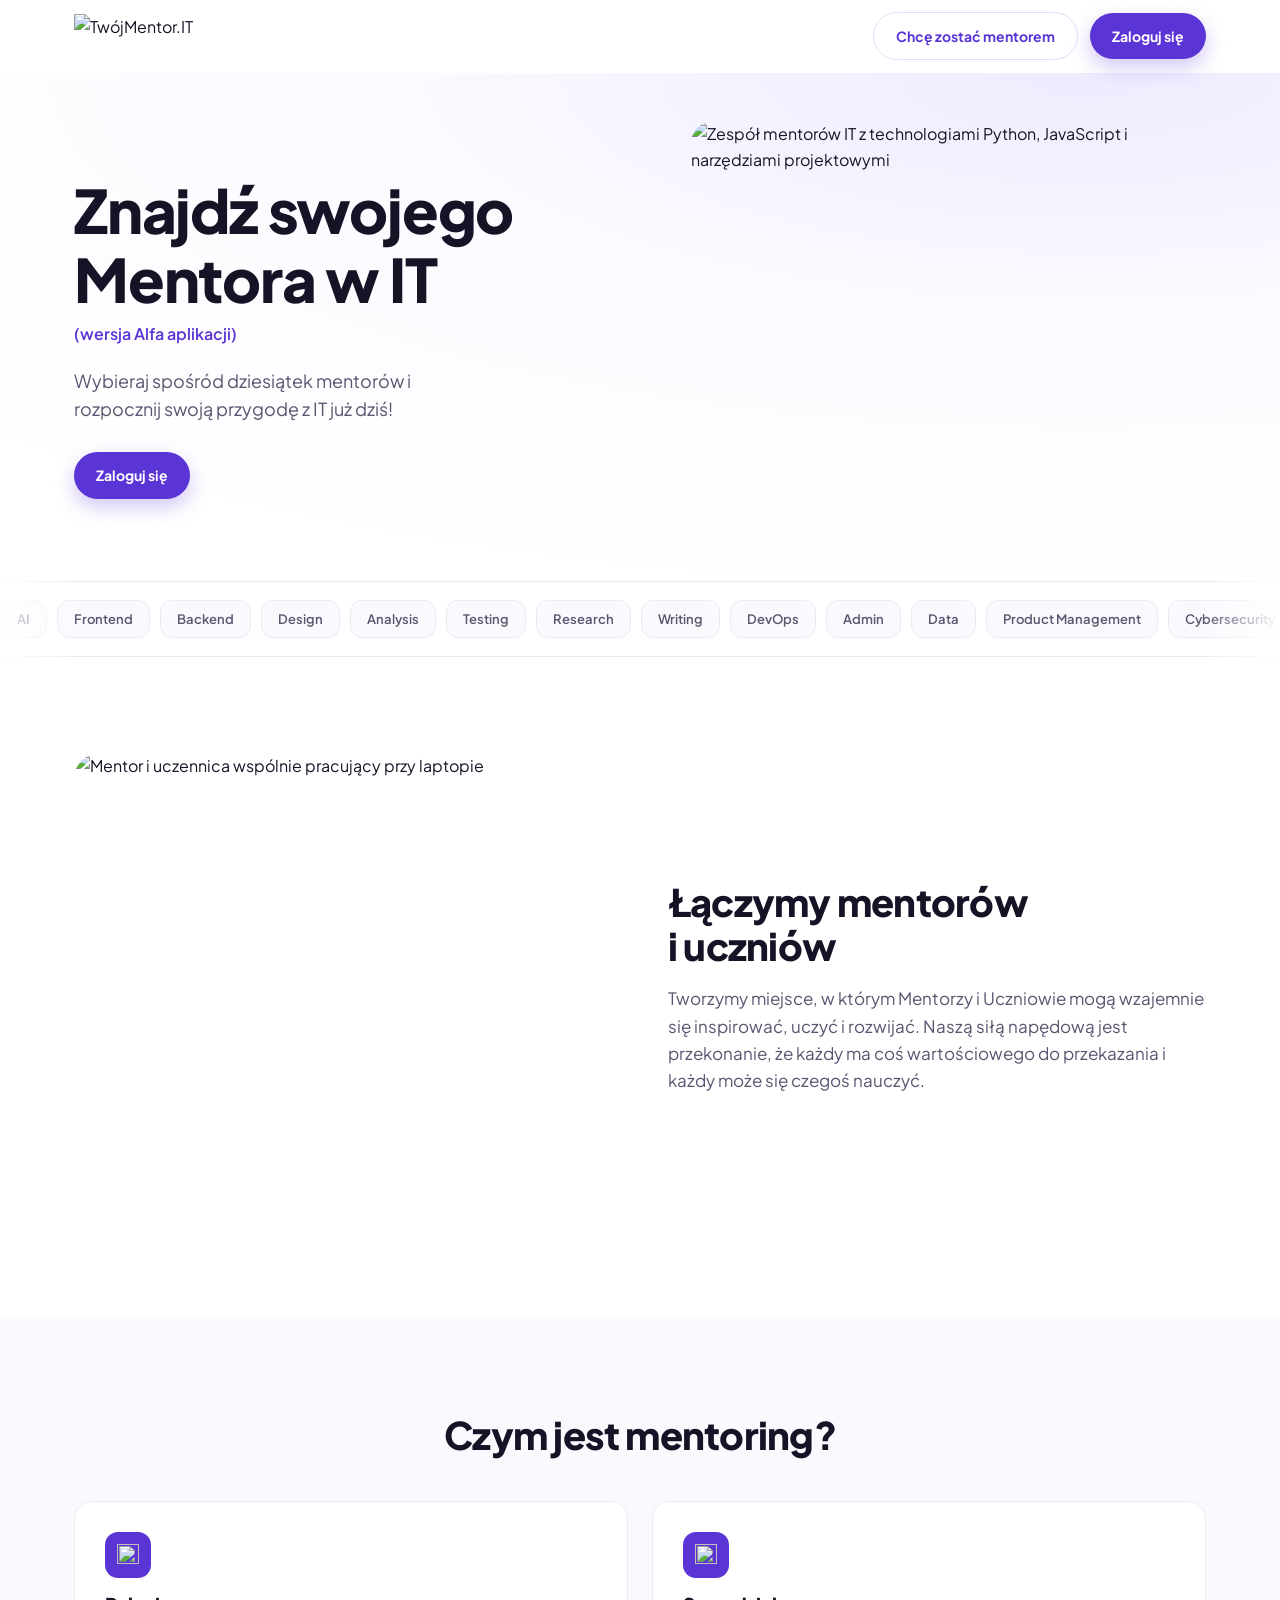
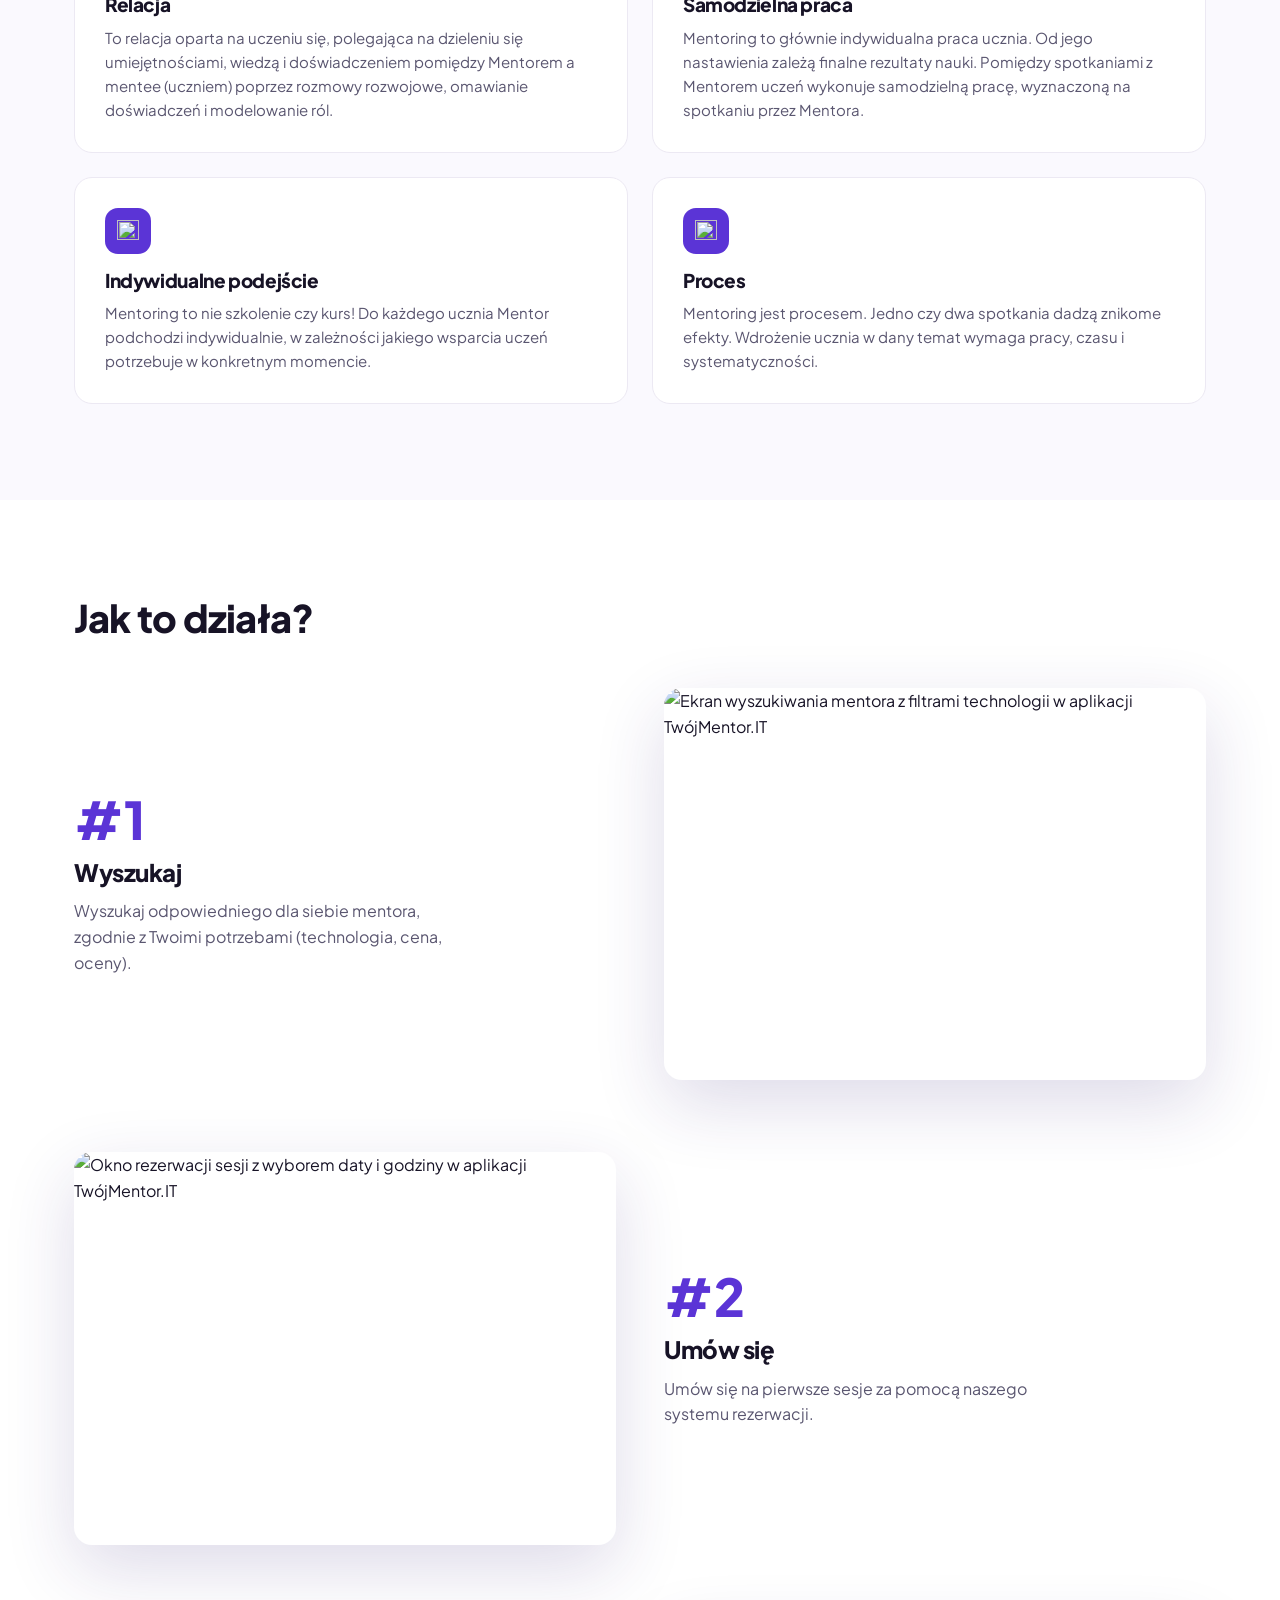
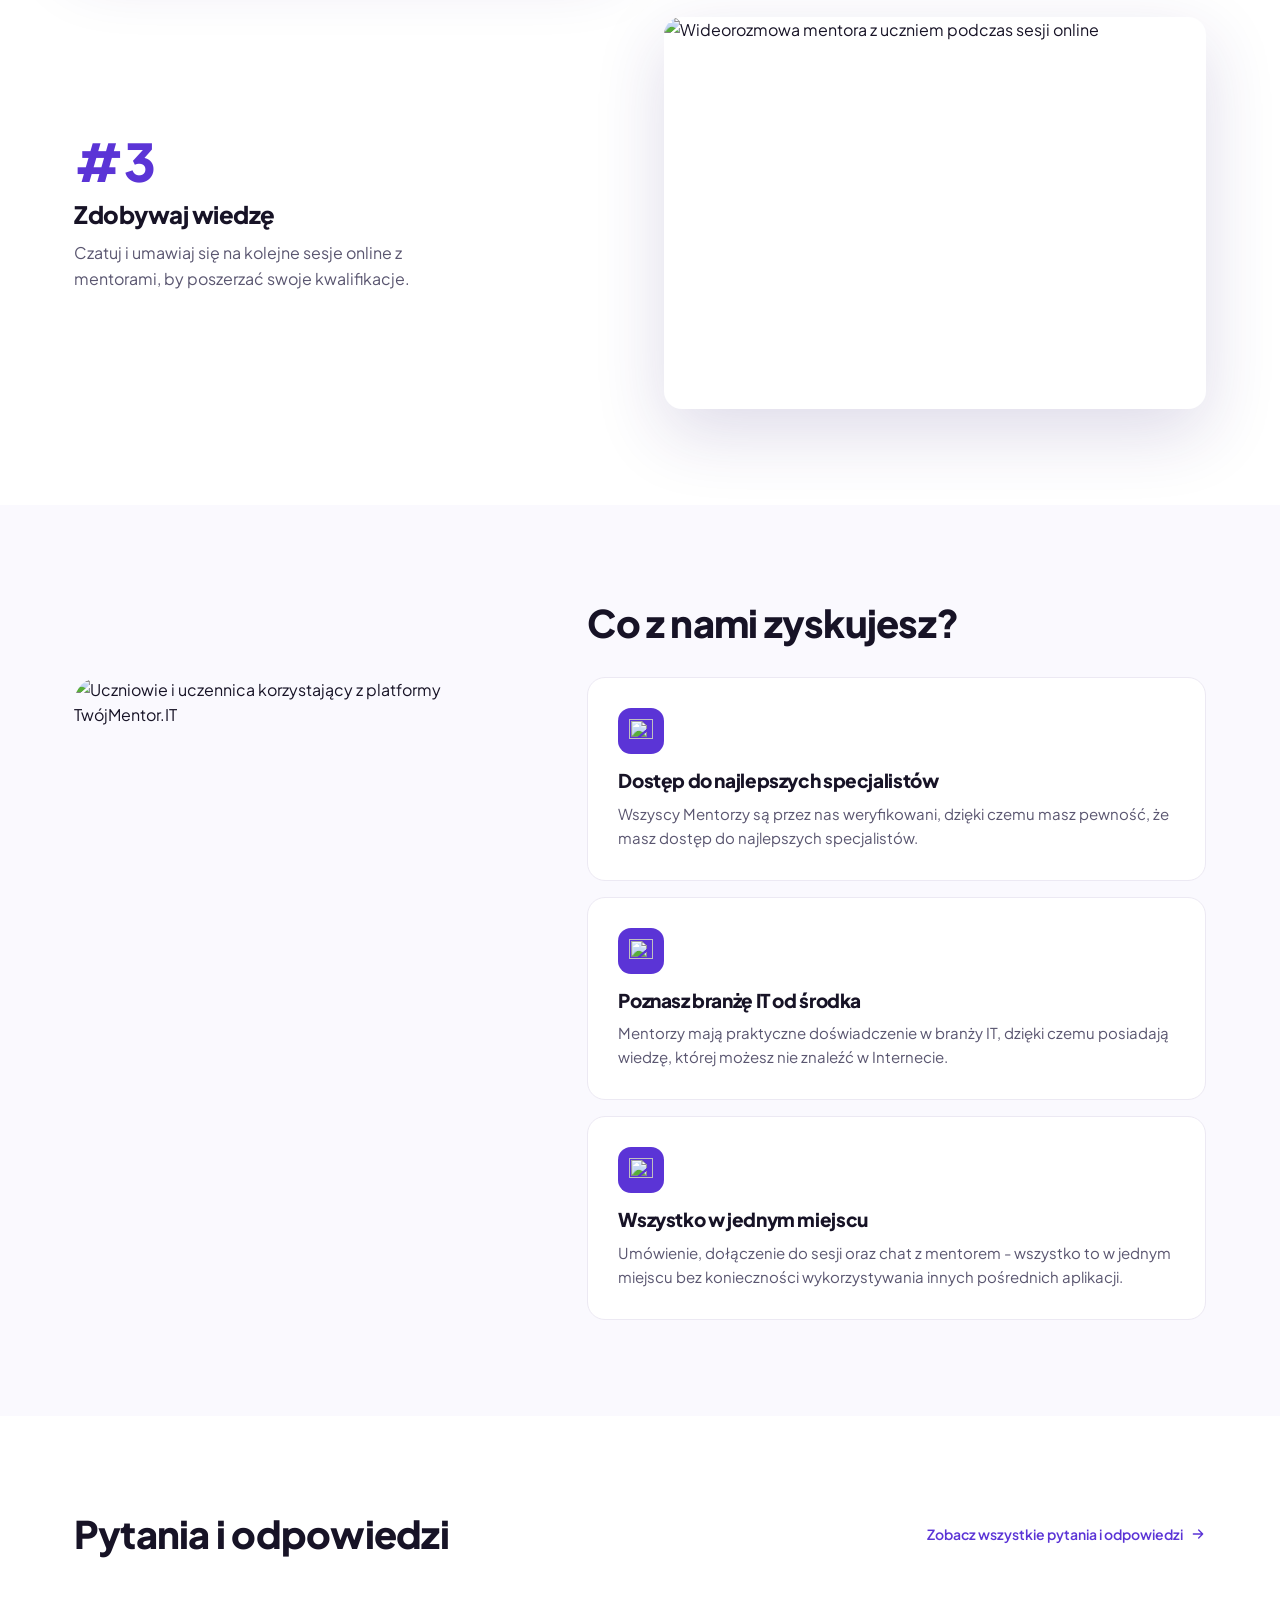
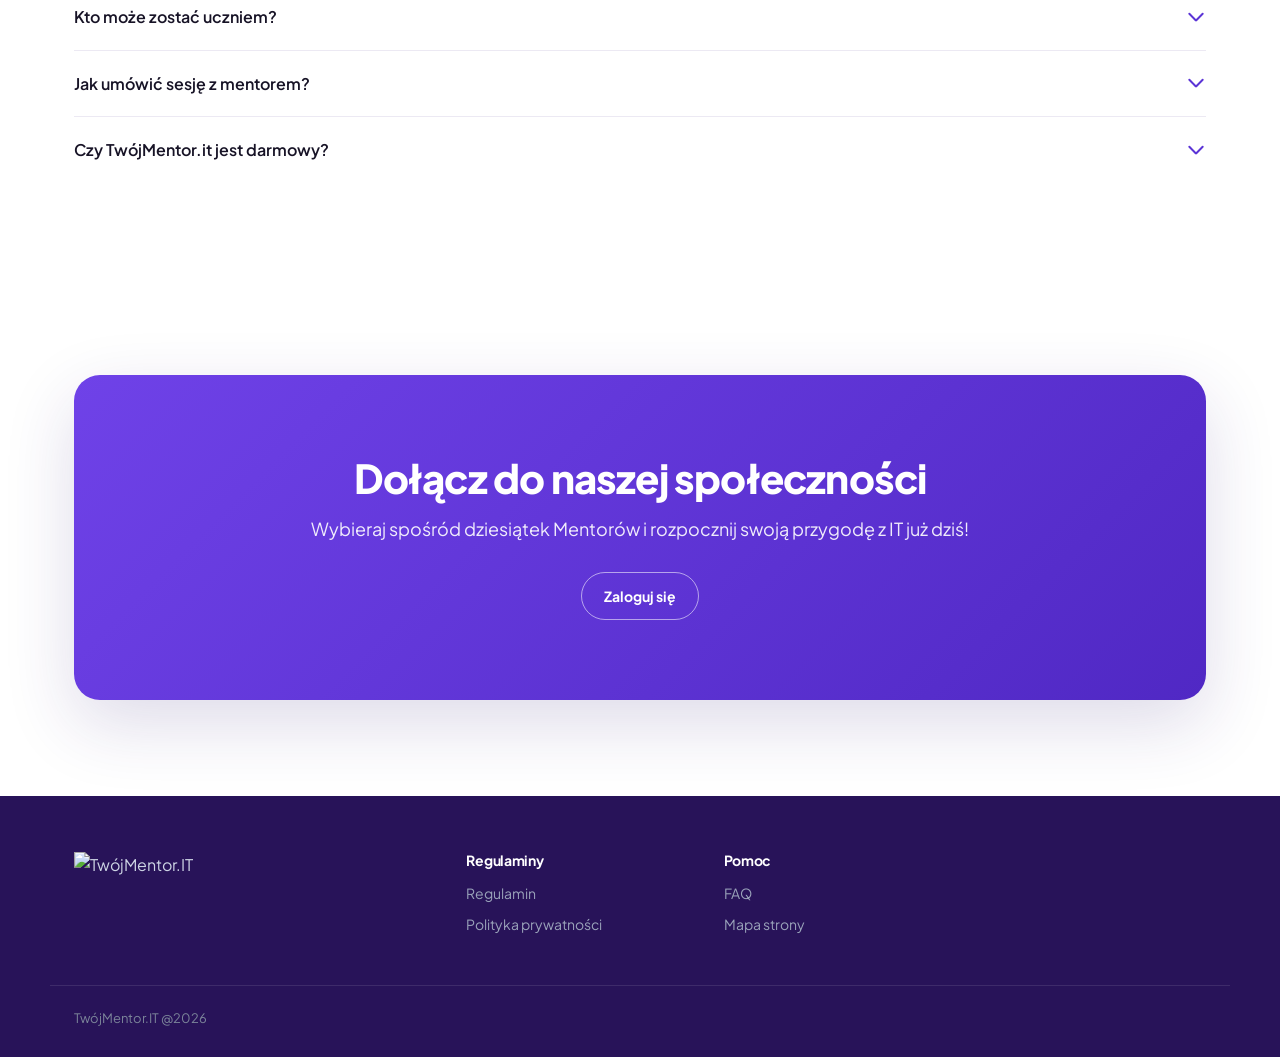
==== commit d934c62c: "Merge pull request #4 from TwojMentorIT/feat/hero-alpha-label feat(hero): add the "wersja Alfa aplik" ====
--- a/index.html
+++ b/index.html
@@ -114,6 +114,7 @@
       <div class="container hero-grid">
         <div class="hero-copy">
           <h1 class="hero-title">Znajdź swojego<br>Mentora w IT</h1>
+          <p class="hero-version">(wersja Alfa aplikacji)</p>
           <p class="hero-sub">Wybieraj spośród dziesiątek mentorów i rozpocznij swoją przygodę z IT już dziś!</p>
           <a href="https://app.twojmentor.it/login" class="btn btn-primary">Zaloguj się</a>
 
--- a/assets/css/style.css
+++ b/assets/css/style.css
@@ -82,6 +82,7 @@
   overflow:hidden;}
 .hero-grid{display:grid;grid-template-columns:1.05fr .95fr;gap:48px;align-items:center;padding-bottom:36px}
 .hero-title{font-size:clamp(34px,5.2vw,60px);color:var(--ink)}
+.hero-version{margin-top:8px;font-size:16px;font-weight:600;color:var(--purple)}
 .hero-sub{margin:20px 0 28px;font-size:18px;color:var(--slate);max-width:30ch}
 
 .hero-visual{position:relative;display:flex;justify-content:center}
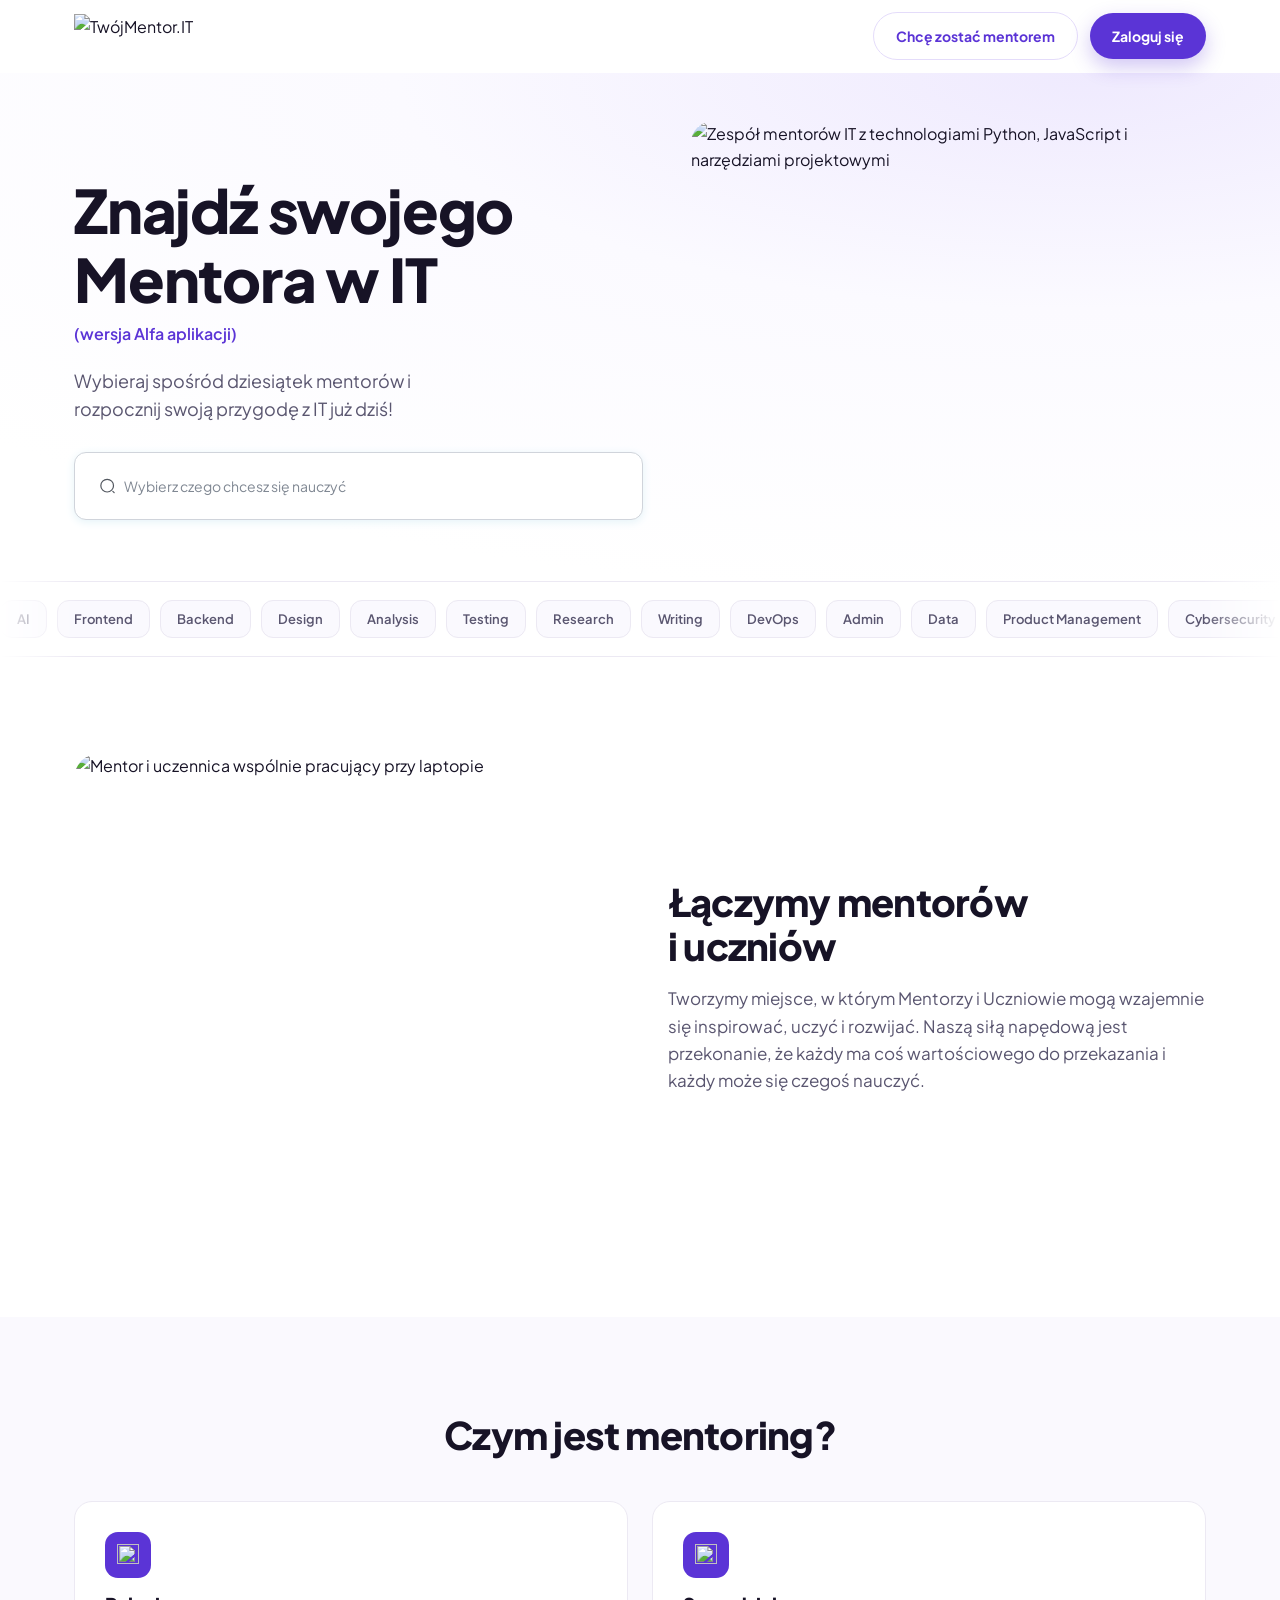
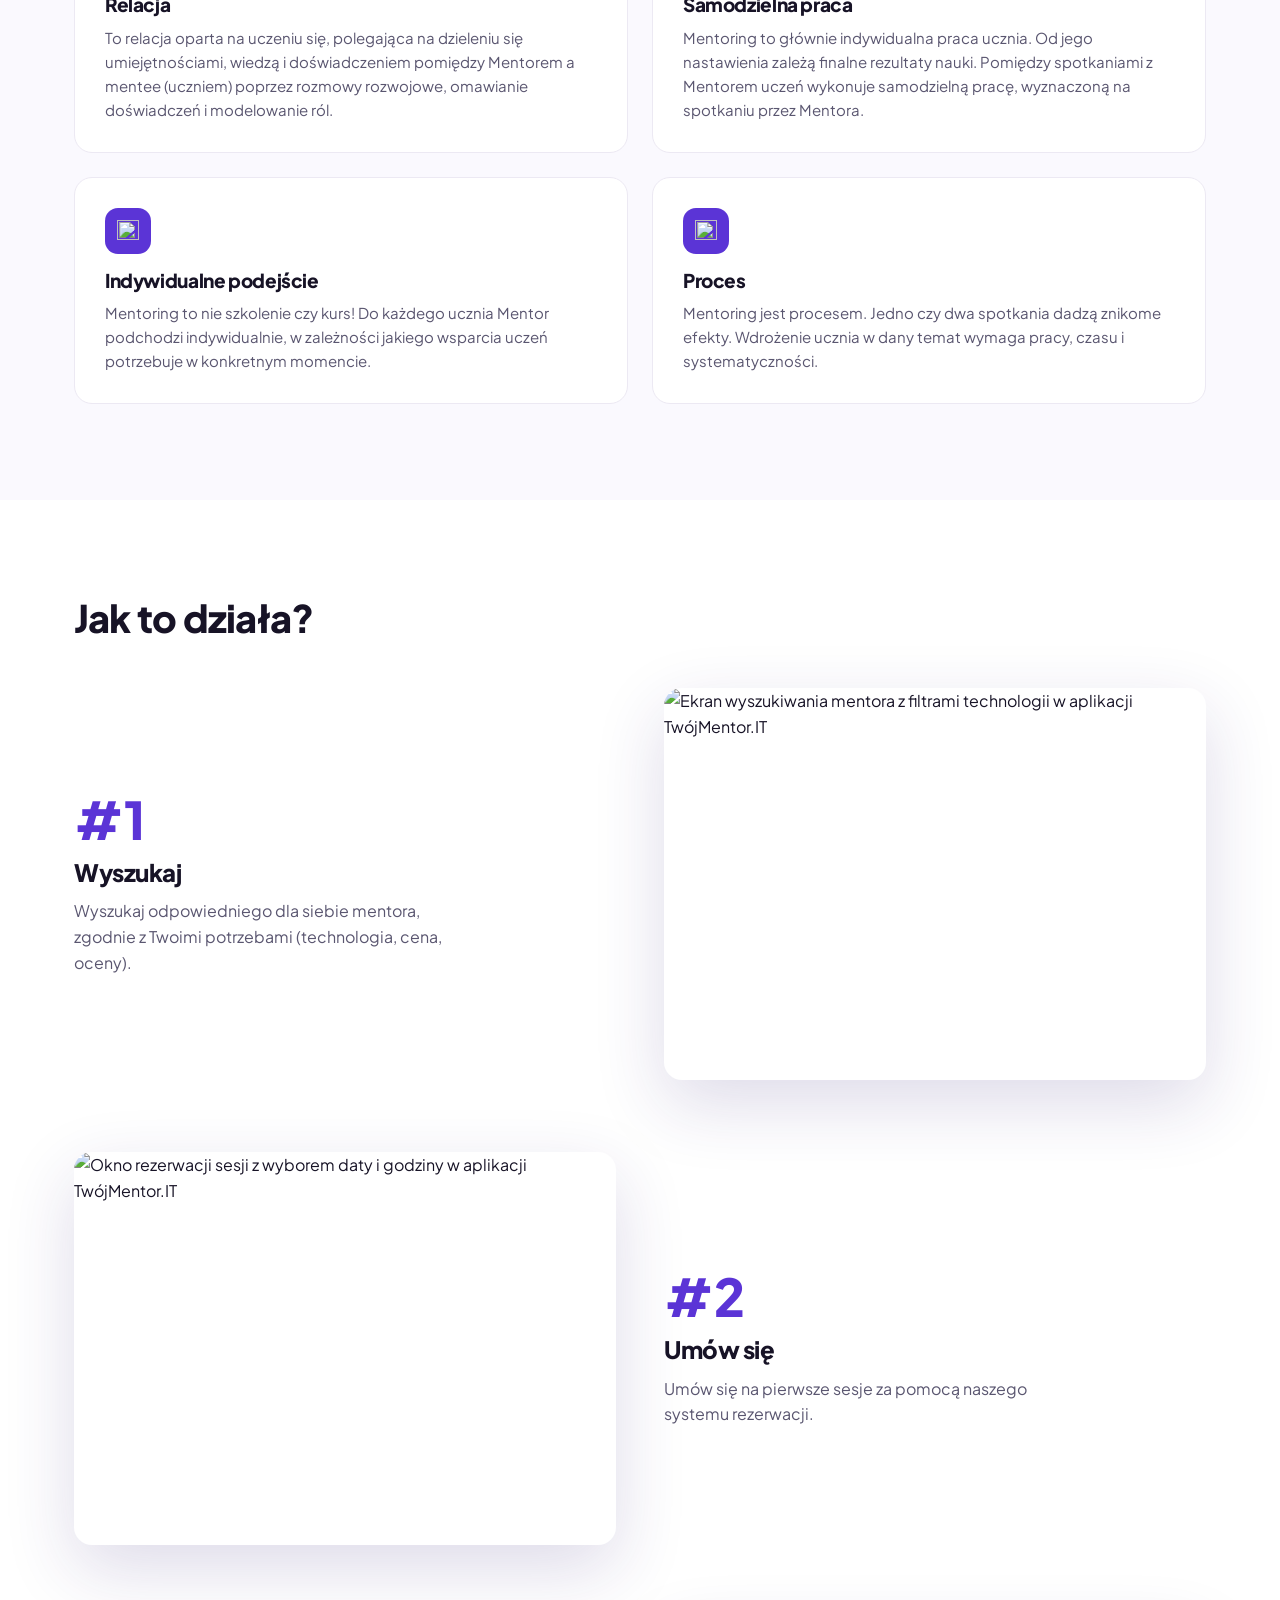
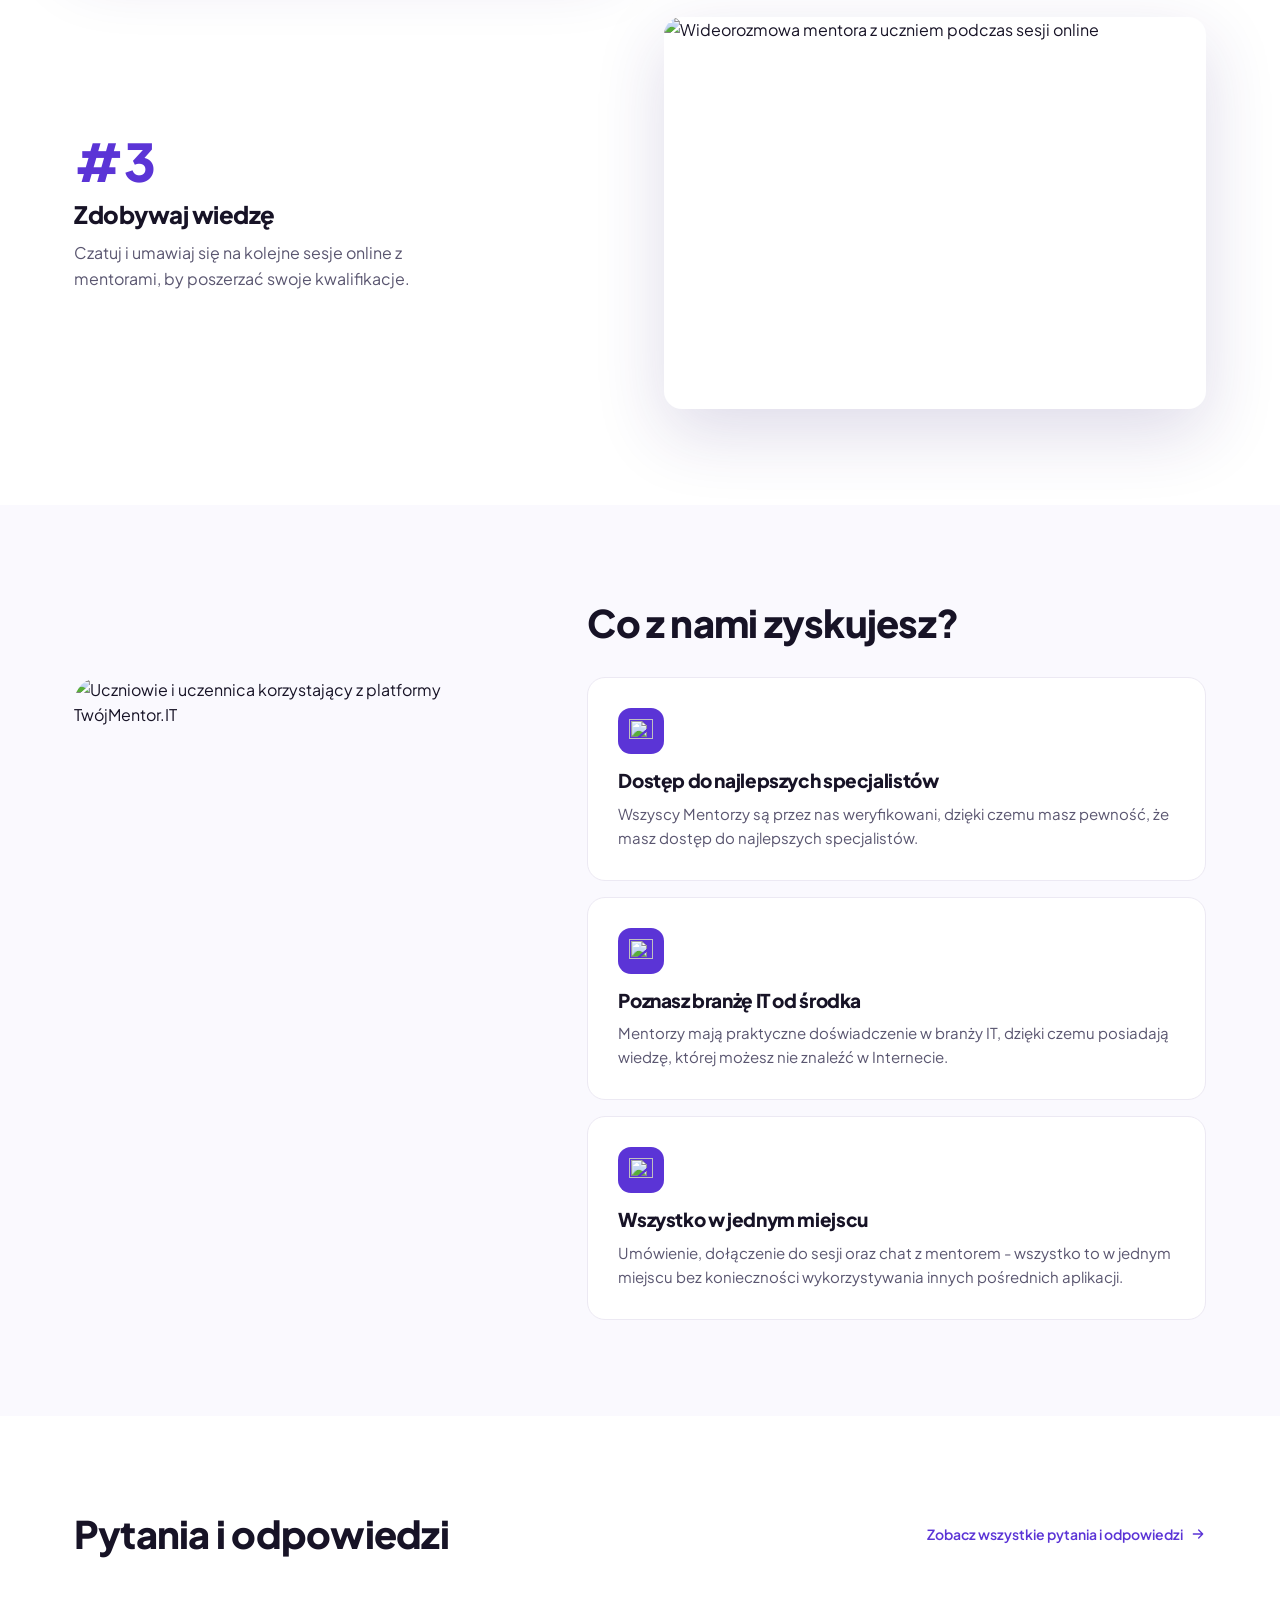
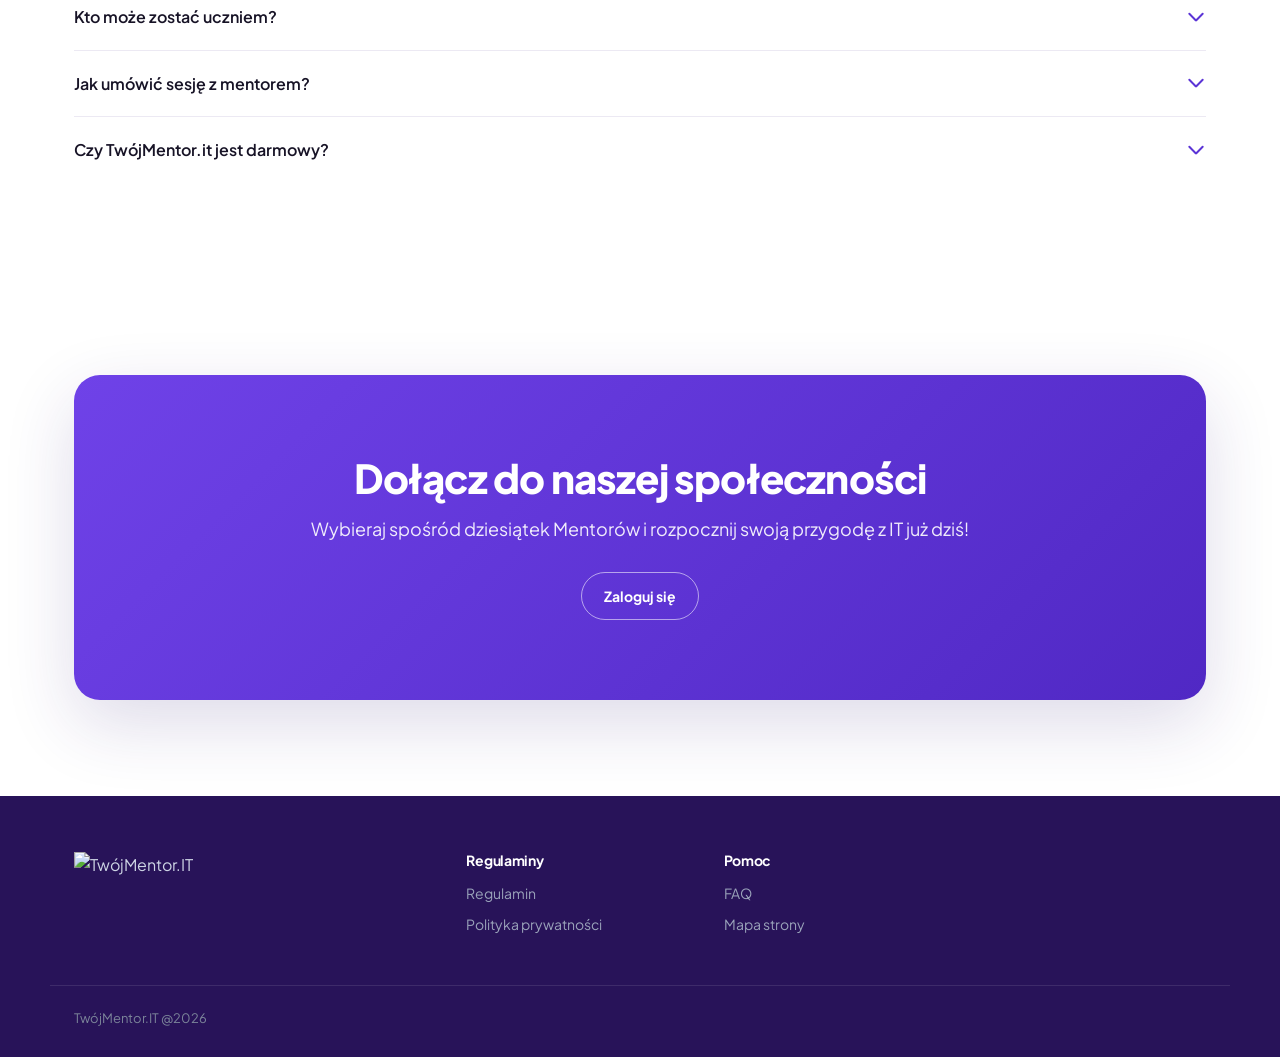
==== commit f6308f06: "Merge pull request #5 from TwojMentorIT/feat/hero-search feat(hero): replace the hero login button w" ====
--- a/index.html
+++ b/index.html
@@ -116,8 +116,24 @@
           <h1 class="hero-title">Znajdź swojego<br>Mentora w IT</h1>
           <p class="hero-version">(wersja Alfa aplikacji)</p>
           <p class="hero-sub">Wybieraj spośród dziesiątek mentorów i rozpocznij swoją przygodę z IT już dziś!</p>
-          <a href="https://app.twojmentor.it/login" class="btn btn-primary">Zaloguj się</a>
-
+          <a href="https://app.twojmentor.it/mentors/search" class="hero-search" id="heroSearch" aria-haspopup="dialog">
+            <svg width="17" height="16" viewBox="0 0 17 16" fill="none" aria-hidden="true"><path d="M8.17 14a6.33 6.33 0 1 0 0-12.67 6.33 6.33 0 0 0 0 12.67ZM15.17 14.67l-1.34-1.34" stroke="currentColor" stroke-width="1.2" stroke-linecap="round" stroke-linejoin="round"/></svg>
+            <span>Wybierz czego chcesz się nauczyć</span>
+          </a>
+
+          <dialog class="search-modal" id="searchModal" aria-labelledby="searchModalTitle">
+            <button type="button" class="modal-close" id="searchModalClose" aria-label="Zamknij">&times;</button>
+            <h2 class="search-modal-title" id="searchModalTitle">Wybierz czego chcesz się nauczyć</h2>
+            <div class="search-field">
+              <ul class="search-chips" id="searchChips"></ul>
+              <input type="text" id="searchInput" autocomplete="off" aria-label="Wybierz obszar w którym chcesz się doskonalić" placeholder="Wybierz obszar w którym chcesz się doskonalić" />
+            </div>
+            <div class="search-list" id="searchList"></div>
+            <div class="search-footer">
+              <button type="button" class="search-btn search-btn-secondary" id="searchClear">Wyczyść</button>
+              <button type="button" class="search-btn" id="searchSubmit" disabled>Wyszukaj</button>
+            </div>
+          </dialog>
         </div>
 
         <div class="hero-visual" aria-hidden="false">
--- a/assets/css/style.css
+++ b/assets/css/style.css
@@ -85,6 +85,44 @@
 .hero-version{margin-top:8px;font-size:16px;font-weight:600;color:var(--purple)}
 .hero-sub{margin:20px 0 28px;font-size:18px;color:var(--slate);max-width:30ch}
 
+/* Hero search: the look of the app's SearchAutoComplete, hence its Poppins font and its own colors */
+.hero-search,.search-modal{--s-primary:#7337ff;--s-primary-hover:#6832e6;--s-primary-light:#f1ebff;--s-heading:#101317;--s-paragraph:#52575f;--s-border:#d0d4db;--s-muted:#808893;--s-disabled:#a4aab2;--s-bg:#f6f8f9;font-family:"Poppins",var(--font)}
+.hero-search{display:flex;align-items:center;gap:8px;width:100%;min-height:68px;padding:8px 24px;background:#fff;border:1px solid var(--s-border);border-radius:12px;box-shadow:0 2px 10px 0 #e4f3f8;font-size:14px;color:var(--s-muted);cursor:pointer;transition:background .2s,border-color .2s}
+.hero-search svg{flex:none;color:var(--s-paragraph)}
+.hero-search:hover{border-color:var(--s-primary);background:var(--s-primary-light)}
+.search-modal{position:fixed;inset:0;margin:auto;width:min(640px,calc(100% - 32px));max-height:85vh;padding:0;border:0;border-radius:12px;background:#fff;color:var(--s-heading);box-shadow:var(--shadow-lg);overflow:hidden}
+.search-modal[open]{display:flex;flex-direction:column}
+.search-modal::backdrop{background:rgba(23,19,38,.6);backdrop-filter:blur(4px)}
+.search-modal-title{flex:none;padding:24px 56px 16px 24px;font-size:20px;font-weight:600;line-height:1.4;letter-spacing:0}
+.search-field{flex:none;display:flex;flex-wrap:wrap;align-items:center;gap:4px;margin:0 24px;padding:8px 16px;min-height:52px;background:var(--s-bg);border:1px solid var(--s-border);border-radius:8px;transition:border-color .2s}
+.search-field:hover,.search-field:focus-within{border-color:var(--s-primary)}
+.search-field input{flex:1;min-width:120px;border:0;outline:0;background:transparent;font:inherit;font-size:14px;color:var(--s-heading)}
+.search-field input::placeholder{color:var(--s-muted)}
+.search-chips{display:contents;list-style:none}
+.search-chip{display:inline-flex;align-items:center;gap:4px;padding:4px 8px;border-radius:6px;background:var(--s-primary-light);color:var(--s-primary);font-size:14px}
+.search-chip button{display:flex;font-size:16px;line-height:1;color:inherit}
+.search-list{flex:1;min-height:0;overflow-y:auto;overscroll-behavior:contain;padding:24px}
+.search-group[hidden]{display:none}
+.search-group:not([hidden]) ~ .search-group:not([hidden]){margin-top:24px;padding-top:24px;border-top:1px solid var(--line)}
+.search-group-title{padding:16px;font-size:16px;font-weight:600;line-height:1.5;letter-spacing:0;text-transform:uppercase}
+.search-item{display:flex;align-items:center;gap:8px;width:100%;margin-bottom:4px;padding:14px 16px;border-radius:8px;font-size:14px;font-weight:500;color:var(--s-heading);text-align:left;transition:background .2s,color .2s}
+.search-item[hidden]{display:none}
+.search-item img{flex:none;width:20px;height:20px}
+.search-item:hover,.search-item:focus-visible{background:var(--s-primary);color:#fff}
+.search-item.is-selected{background:var(--s-primary-light);color:var(--s-primary)}
+.search-item.is-selected:hover,.search-item.is-selected:focus-visible{background:var(--s-primary);color:#fff}
+.search-item:disabled{background:#fff;color:var(--s-disabled);cursor:default}
+.search-item-check{display:none;margin-left:auto}
+.search-item.is-selected .search-item-check,.search-item:disabled .search-item-check{display:block}
+.search-empty{display:flex;flex-direction:column;gap:8px;text-align:center}
+.search-empty[hidden]{display:none}
+.search-footer{flex:none;display:grid;grid-template-columns:1fr 1fr;gap:8px;padding:24px;border-top:1px solid var(--line)}
+.search-btn{min-height:48px;padding:0 16px;border-radius:8px;background:var(--s-primary);color:#fff;font-size:14px;font-weight:500;transition:background .2s}
+.search-btn:hover{background:var(--s-primary-hover)}
+.search-btn:disabled{background:var(--line);color:var(--s-disabled);cursor:not-allowed}
+.search-btn-secondary{background:#fff;color:var(--s-primary);border:1px solid var(--s-primary)}
+.search-btn-secondary:hover{background:var(--s-primary-light)}
+
 .hero-visual{position:relative;display:flex;justify-content:center}
 .hero-photo-wrap{position:relative;width:100%;max-width:560px}
 .hero-photo{width:100%;border-radius:22px;}
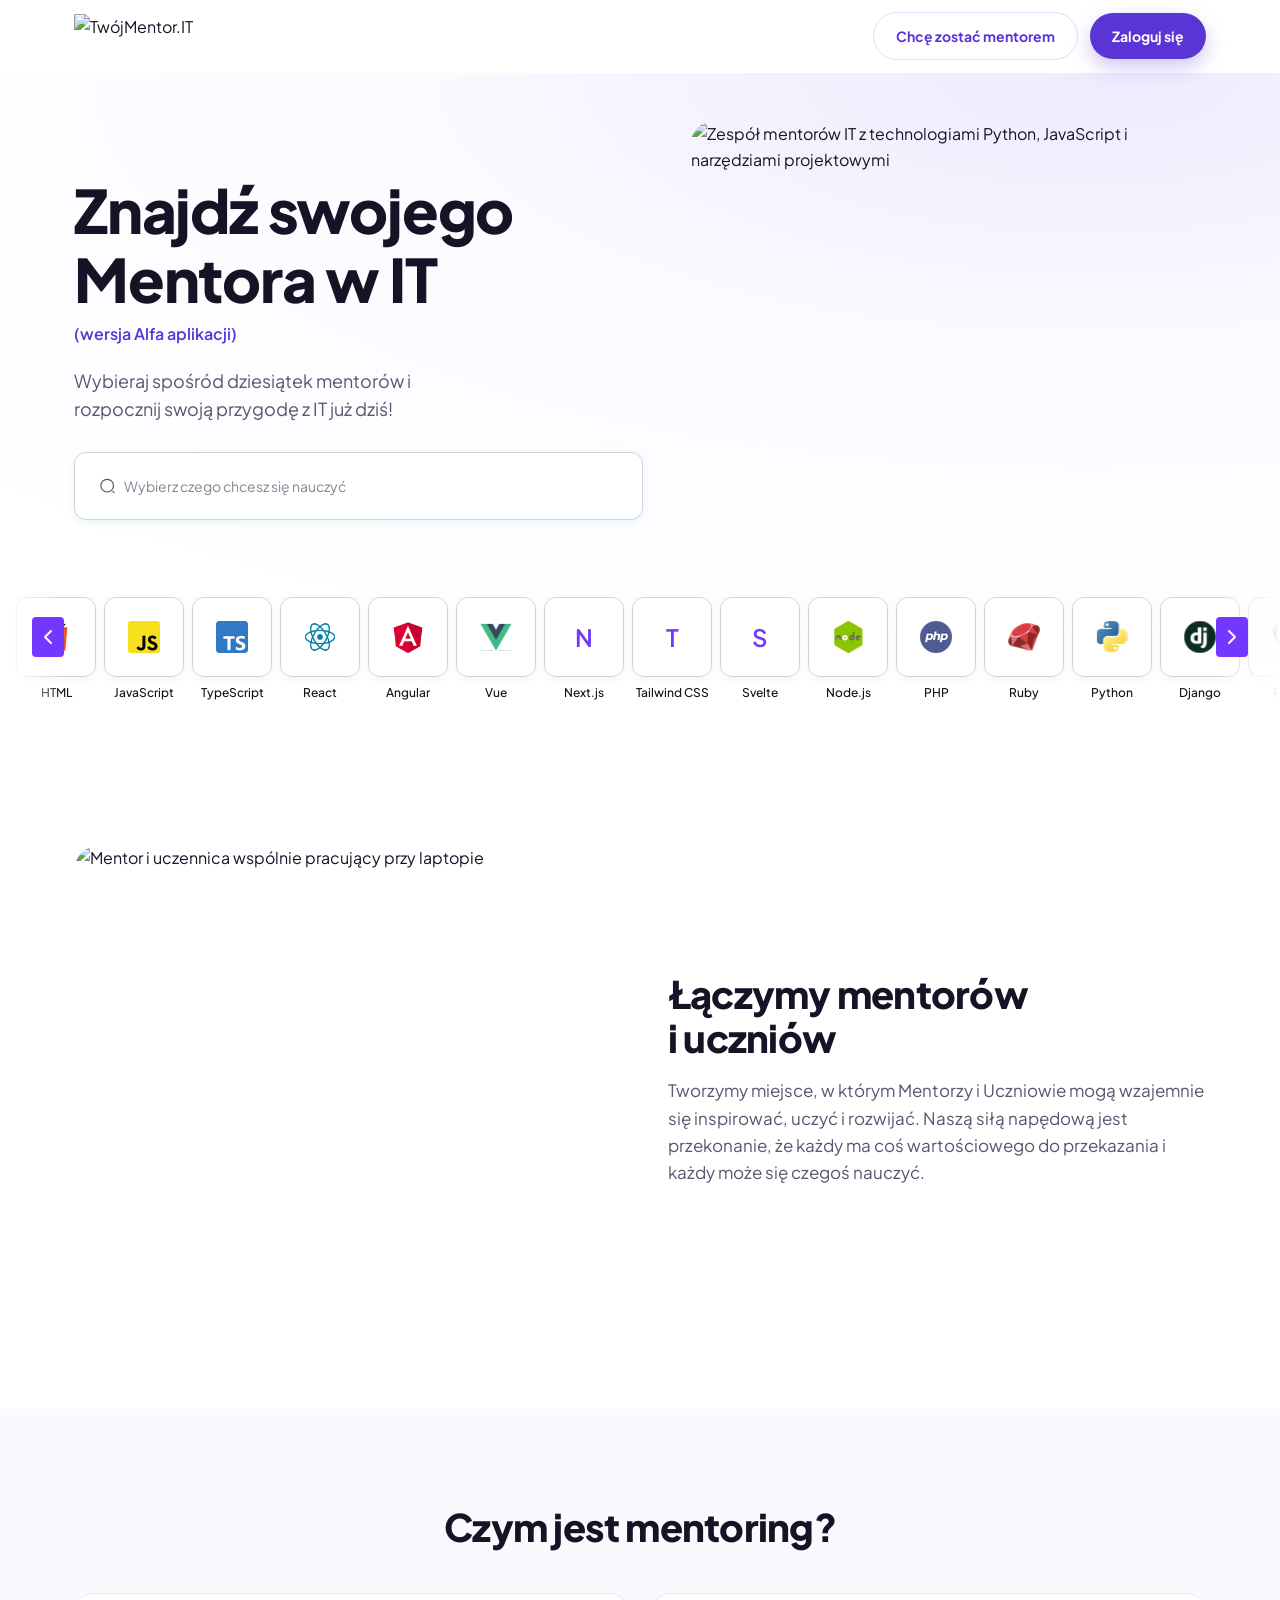
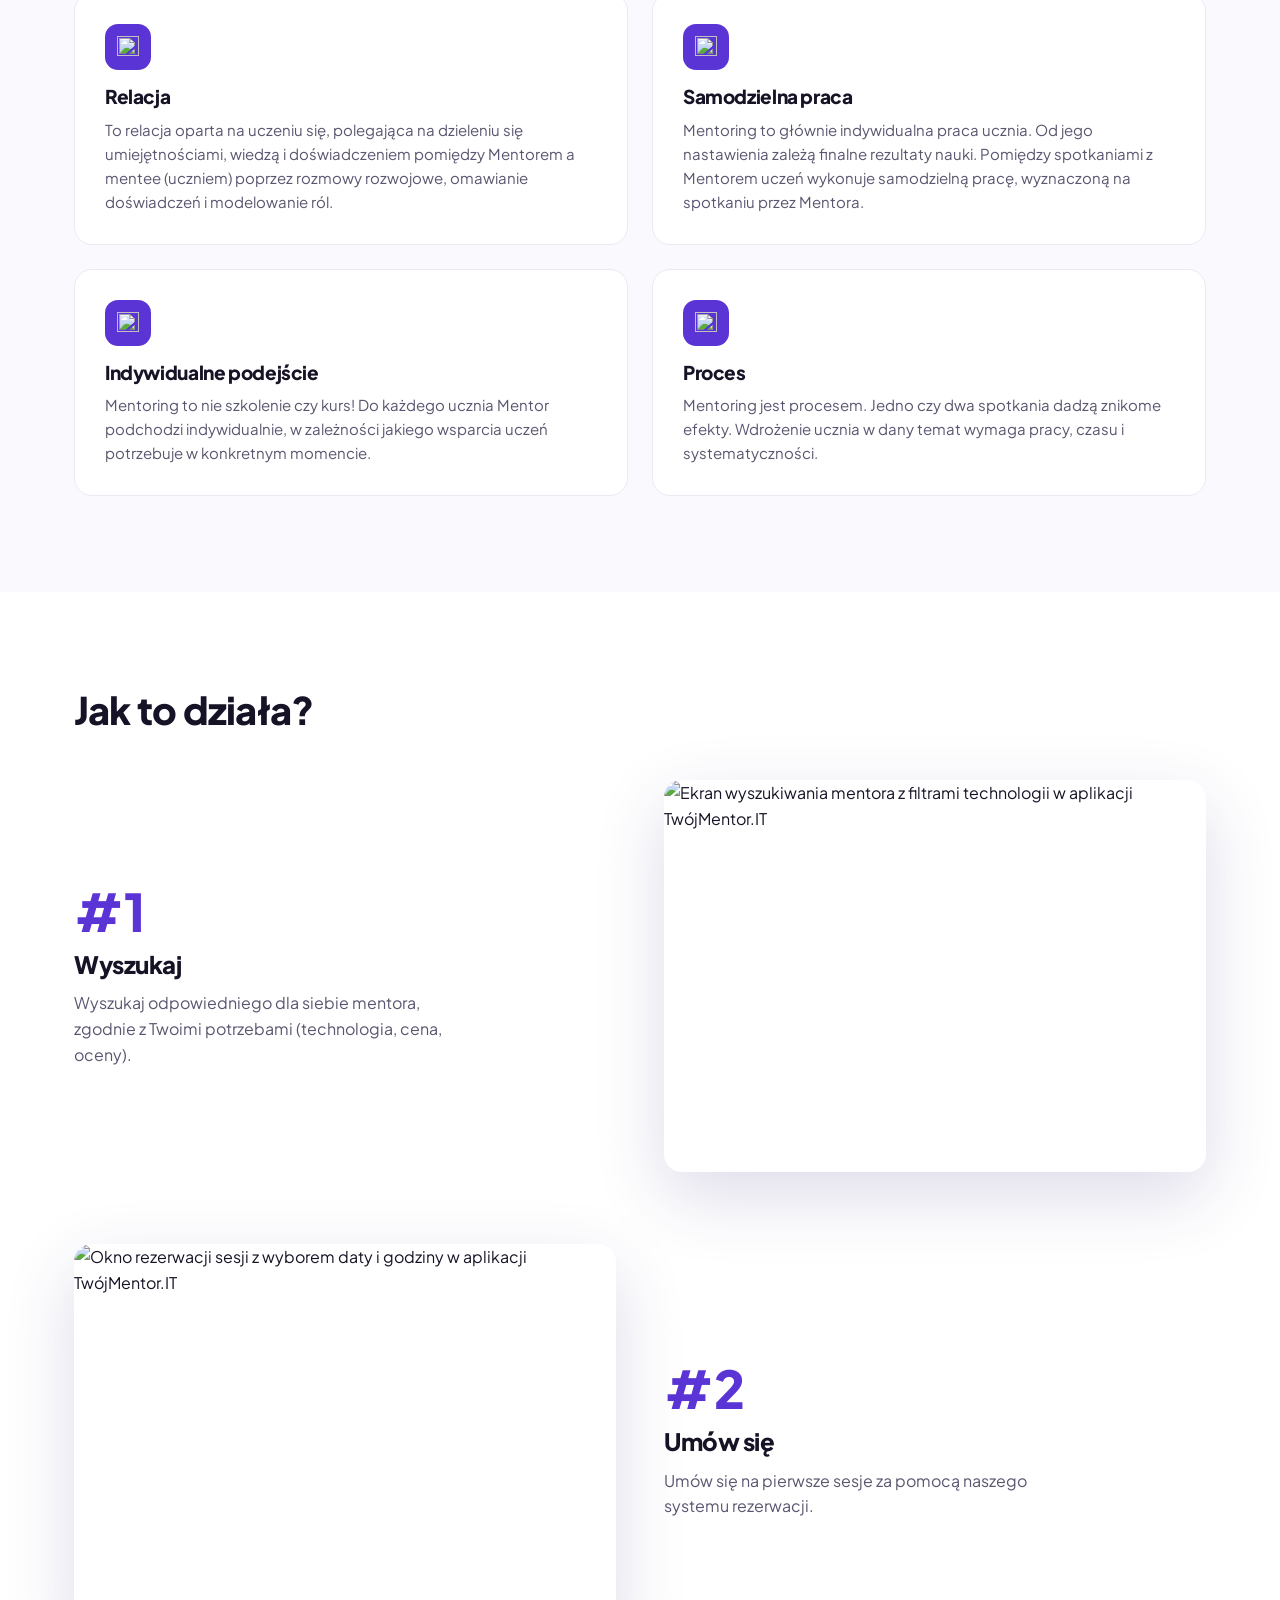
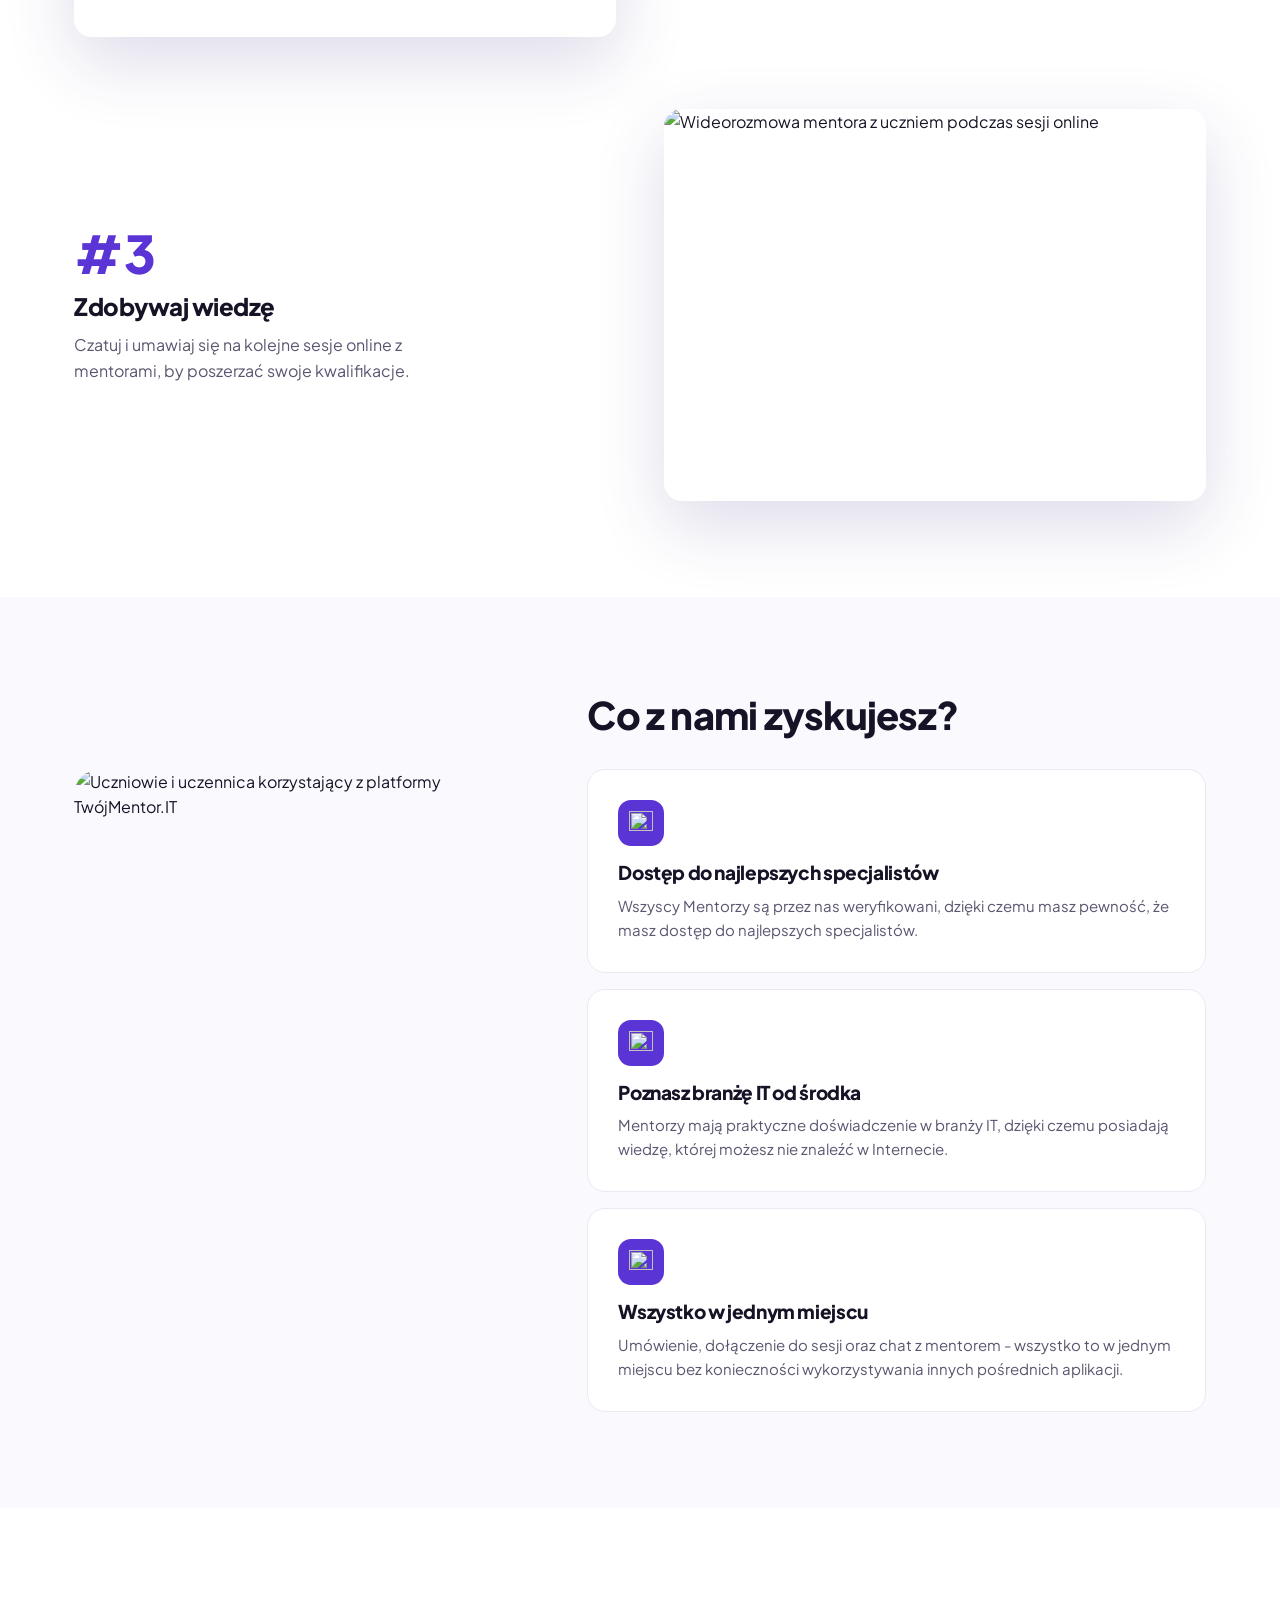
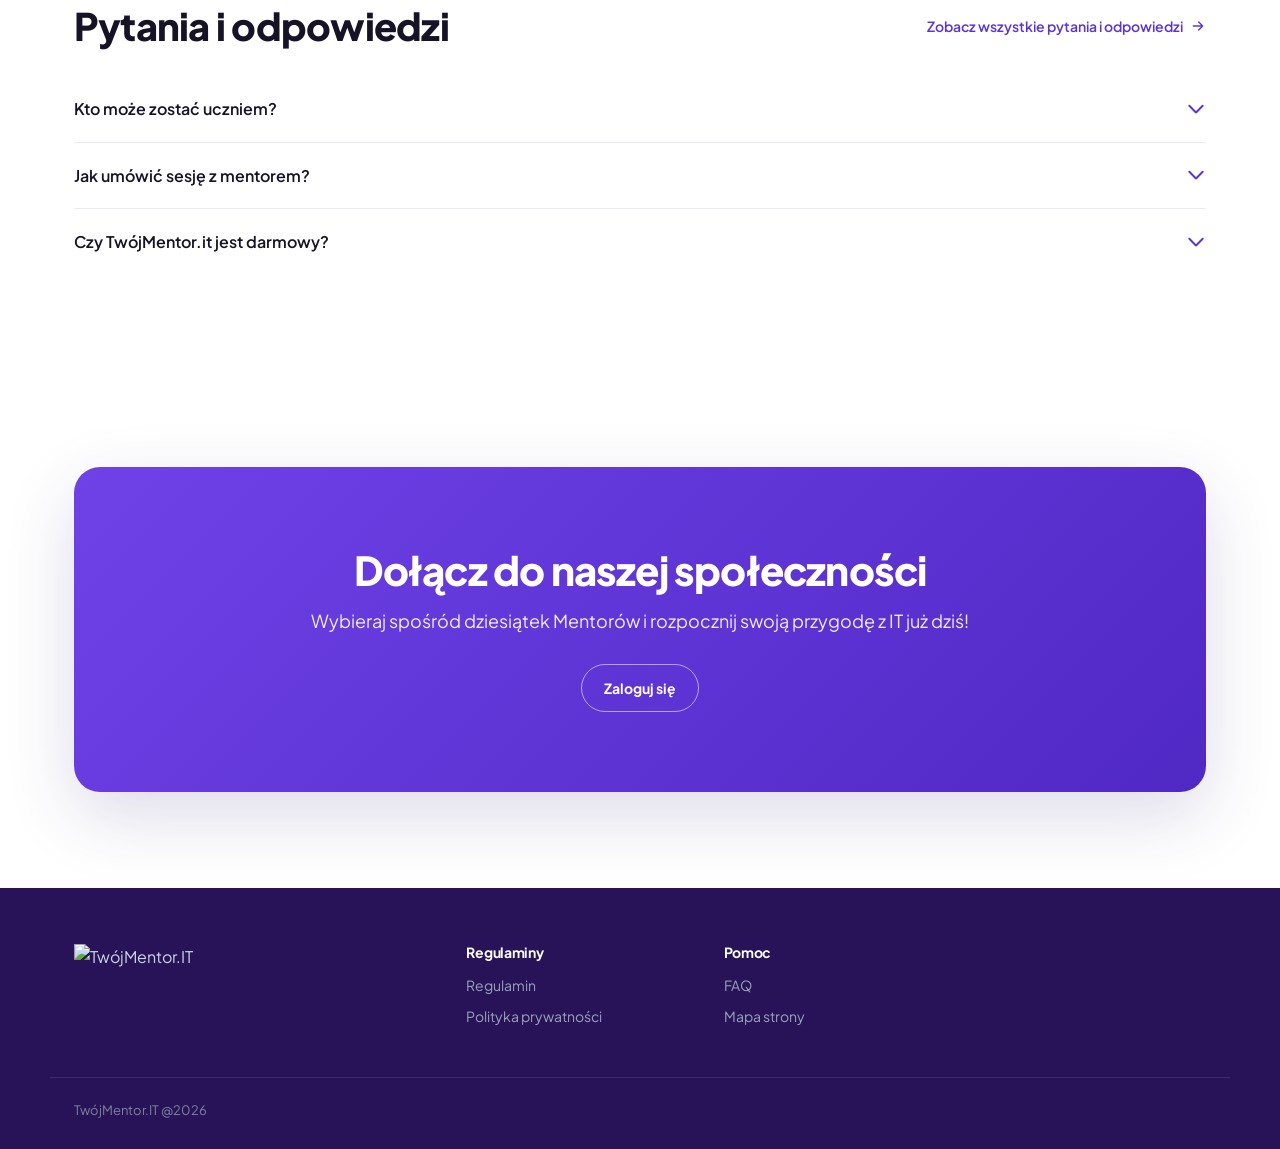
==== commit 02b20fa1: "Merge pull request #6 from TwojMentorIT/feat/hero-search feat(hero): replace the pill strip with the" ====
--- a/index.html
+++ b/index.html
@@ -144,44 +144,13 @@
       </div>
 
       <!-- Pasek technologii -->
-      <div class="tech-strip-wrap">
-        <div class="tech-strip" id="techStrip" aria-label="Dostępne technologie">
-          <button class="tech-chip" data-tech="AI"><span>AI</span></button>
-          <button class="tech-chip" data-tech="Frontend"><span>Frontend</span></button>
-          <button class="tech-chip" data-tech="Backend"><span>Backend</span></button>
-          <button class="tech-chip" data-tech="Design"><span>Design</span></button>
-          <button class="tech-chip" data-tech="Analysis"><span>Analysis</span></button>
-          <button class="tech-chip" data-tech="Testing"><span>Testing</span></button>
-          <button class="tech-chip" data-tech="Research"><span>Research</span></button>
-          <button class="tech-chip" data-tech="Writing"><span>Writing</span></button>
-          <button class="tech-chip" data-tech="DevOps"><span>DevOps</span></button>
-          <button class="tech-chip" data-tech="Admin"><span>Admin</span></button>
-          <button class="tech-chip" data-tech="Data"><span>Data</span></button>
-          <button class="tech-chip" data-tech="Product Management"><span>Product Management</span></button>
-          <button class="tech-chip" data-tech="Cybersecurity"><span>Cybersecurity</span></button>
-          <button class="tech-chip" data-tech="Mobile"><span>Mobile</span></button>
-          <button class="tech-chip" data-tech="Game Dev"><span>Game Dev</span></button>
-          <button class="tech-chip" data-tech="Mentoring kariery"><span>Mentoring kariery</span></button>
-          <button class="tech-chip" data-tech="Rekrutacja IT"><span>Rekrutacja IT</span></button>
-          <!-- duplicate for seamless loop -->
-          <button class="tech-chip" data-tech="AI" aria-hidden="true" tabindex="-1"><span>AI</span></button>
-          <button class="tech-chip" data-tech="Frontend" aria-hidden="true" tabindex="-1"><span>Frontend</span></button>
-          <button class="tech-chip" data-tech="Backend" aria-hidden="true" tabindex="-1"><span>Backend</span></button>
-          <button class="tech-chip" data-tech="Design" aria-hidden="true" tabindex="-1"><span>Design</span></button>
-          <button class="tech-chip" data-tech="Analysis" aria-hidden="true" tabindex="-1"><span>Analysis</span></button>
-          <button class="tech-chip" data-tech="Testing" aria-hidden="true" tabindex="-1"><span>Testing</span></button>
-          <button class="tech-chip" data-tech="Research" aria-hidden="true" tabindex="-1"><span>Research</span></button>
-          <button class="tech-chip" data-tech="Writing" aria-hidden="true" tabindex="-1"><span>Writing</span></button>
-          <button class="tech-chip" data-tech="DevOps" aria-hidden="true" tabindex="-1"><span>DevOps</span></button>
-          <button class="tech-chip" data-tech="Admin" aria-hidden="true" tabindex="-1"><span>Admin</span></button>
-          <button class="tech-chip" data-tech="Data" aria-hidden="true" tabindex="-1"><span>Data</span></button>
-          <button class="tech-chip" data-tech="Product Management" aria-hidden="true" tabindex="-1"><span>Product Management</span></button>
-          <button class="tech-chip" data-tech="Cybersecurity" aria-hidden="true" tabindex="-1"><span>Cybersecurity</span></button>
-          <button class="tech-chip" data-tech="Mobile" aria-hidden="true" tabindex="-1"><span>Mobile</span></button>
-          <button class="tech-chip" data-tech="Game Dev" aria-hidden="true" tabindex="-1"><span>Game Dev</span></button>
-          <button class="tech-chip" data-tech="Mentoring kariery" aria-hidden="true" tabindex="-1"><span>Mentoring kariery</span></button>
-          <button class="tech-chip" data-tech="Rekrutacja IT" aria-hidden="true" tabindex="-1"><span>Rekrutacja IT</span></button>
-        </div>
+      <!-- Tiles are rendered by main.js from SEARCH_CATALOG; the strip stays hidden without JavaScript. -->
+      <div class="tech-strip-wrap" id="techStripWrap" hidden>
+        <div class="tech-strip-viewport" id="techStripViewport">
+          <ul class="tech-strip" id="techStrip" aria-label="Dostępne technologie"></ul>
+        </div>
+        <button type="button" class="tech-strip-btn tech-strip-prev" id="techStripPrev" aria-label="Przesuń w lewo"><svg width="24" height="24" viewBox="0 0 24 24" fill="none" stroke="currentColor" stroke-width="2" stroke-linecap="round" stroke-linejoin="round" aria-hidden="true"><path d="M15 6l-6 6 6 6"/></svg></button>
+        <button type="button" class="tech-strip-btn tech-strip-next" id="techStripNext" aria-label="Przesuń w prawo"><svg width="24" height="24" viewBox="0 0 24 24" fill="none" stroke="currentColor" stroke-width="2" stroke-linecap="round" stroke-linejoin="round" aria-hidden="true"><path d="M9 6l6 6-6 6"/></svg></button>
       </div>
     </section>
 
--- a/assets/css/style.css
+++ b/assets/css/style.css
@@ -128,13 +128,37 @@
 .hero-photo{width:100%;border-radius:22px;}
 
 /* ===== Tech strip ===== */
-.tech-strip-wrap{
-  position:relative;width:100%;margin:0 auto;background:#fff;border-top:1px solid var(--line);border-bottom:1px solid var(--line);
-  overflow:hidden;-webkit-mask-image:linear-gradient(90deg,transparent,#000 6%,#000 94%,transparent);
-  mask-image:linear-gradient(90deg,transparent,#000 6%,#000 94%,transparent);
-}
-.tech-strip{display:flex;gap:10px;padding:18px 0;width:max-content;animation:marquee 32s linear infinite}
-@keyframes marquee{0%{transform:translateX(0)}100%{transform:translateX(-50%)}}
+/* Mirrors the app's TechStack (src/components/app/search/tech-stack/). */
+.tech-strip-wrap{position:relative;width:100%;--strip-fade:32px;--strip-btn-inset:32px}
+.tech-strip-wrap[hidden]{display:none}
+.tech-strip-viewport{
+  overflow-x:auto;scrollbar-width:none;
+  -webkit-mask-image:linear-gradient(90deg,transparent,#000 var(--strip-fade),#000 calc(100% - var(--strip-fade)),transparent);
+  mask-image:linear-gradient(90deg,transparent,#000 var(--strip-fade),#000 calc(100% - var(--strip-fade)),transparent);
+}
+.tech-strip-viewport::-webkit-scrollbar{display:none}
+.tech-strip{display:flex;gap:8px;padding:16px 16px 0;width:max-content;list-style:none;margin:0}
+.tech-strip-item{flex:none;width:80px}
+.tech-strip-link{display:flex;flex-direction:column;gap:8px;color:#101317;text-decoration:none}
+.tech-strip-tile{
+  display:flex;align-items:center;justify-content:center;width:80px;height:80px;
+  background:#fff;border:1px solid #d0d4db;border-radius:12px;box-shadow:var(--shadow-sm);transition:border-color .2s;
+}
+.tech-strip-link:hover .tech-strip-tile{border-color:#7337ff}
+.tech-strip-tile img{width:32px;height:32px}
+.tech-strip-initial{font-size:24px;font-weight:600;color:#7337ff}
+.tech-strip-name{font-size:12px;line-height:16px;font-weight:500;text-align:center}
+.tech-strip-btn{
+  position:absolute;top:56px;z-index:1;display:none;align-items:center;justify-content:center;width:32px;height:40px;
+  transform:translateY(-50%);background:#7337ff;color:#fff;border-radius:4px;transition:background .2s;
+}
+.tech-strip-btn:hover{background:#5f25e6}
+.tech-strip-prev{left:var(--strip-btn-inset)}
+.tech-strip-next{right:var(--strip-btn-inset)}
+/* Touch devices swipe the strip, so the arrows would only cover it on mobile. */
+@media (min-width:768px){.tech-strip{padding-bottom:16px}.tech-strip-btn{display:flex}}
+@media (min-width:1280px){.tech-strip-wrap{--strip-fade:64px}}
+@media (min-width:1536px){.tech-strip-wrap{--strip-fade:128px;--strip-btn-inset:calc((100% - 1400px)/2 + 32px)}}
 .tech-chip{
   flex:none;font-size:13px;font-weight:600;color:var(--slate);
   background:var(--bg-soft);border:1px solid var(--line);border-radius:12px;
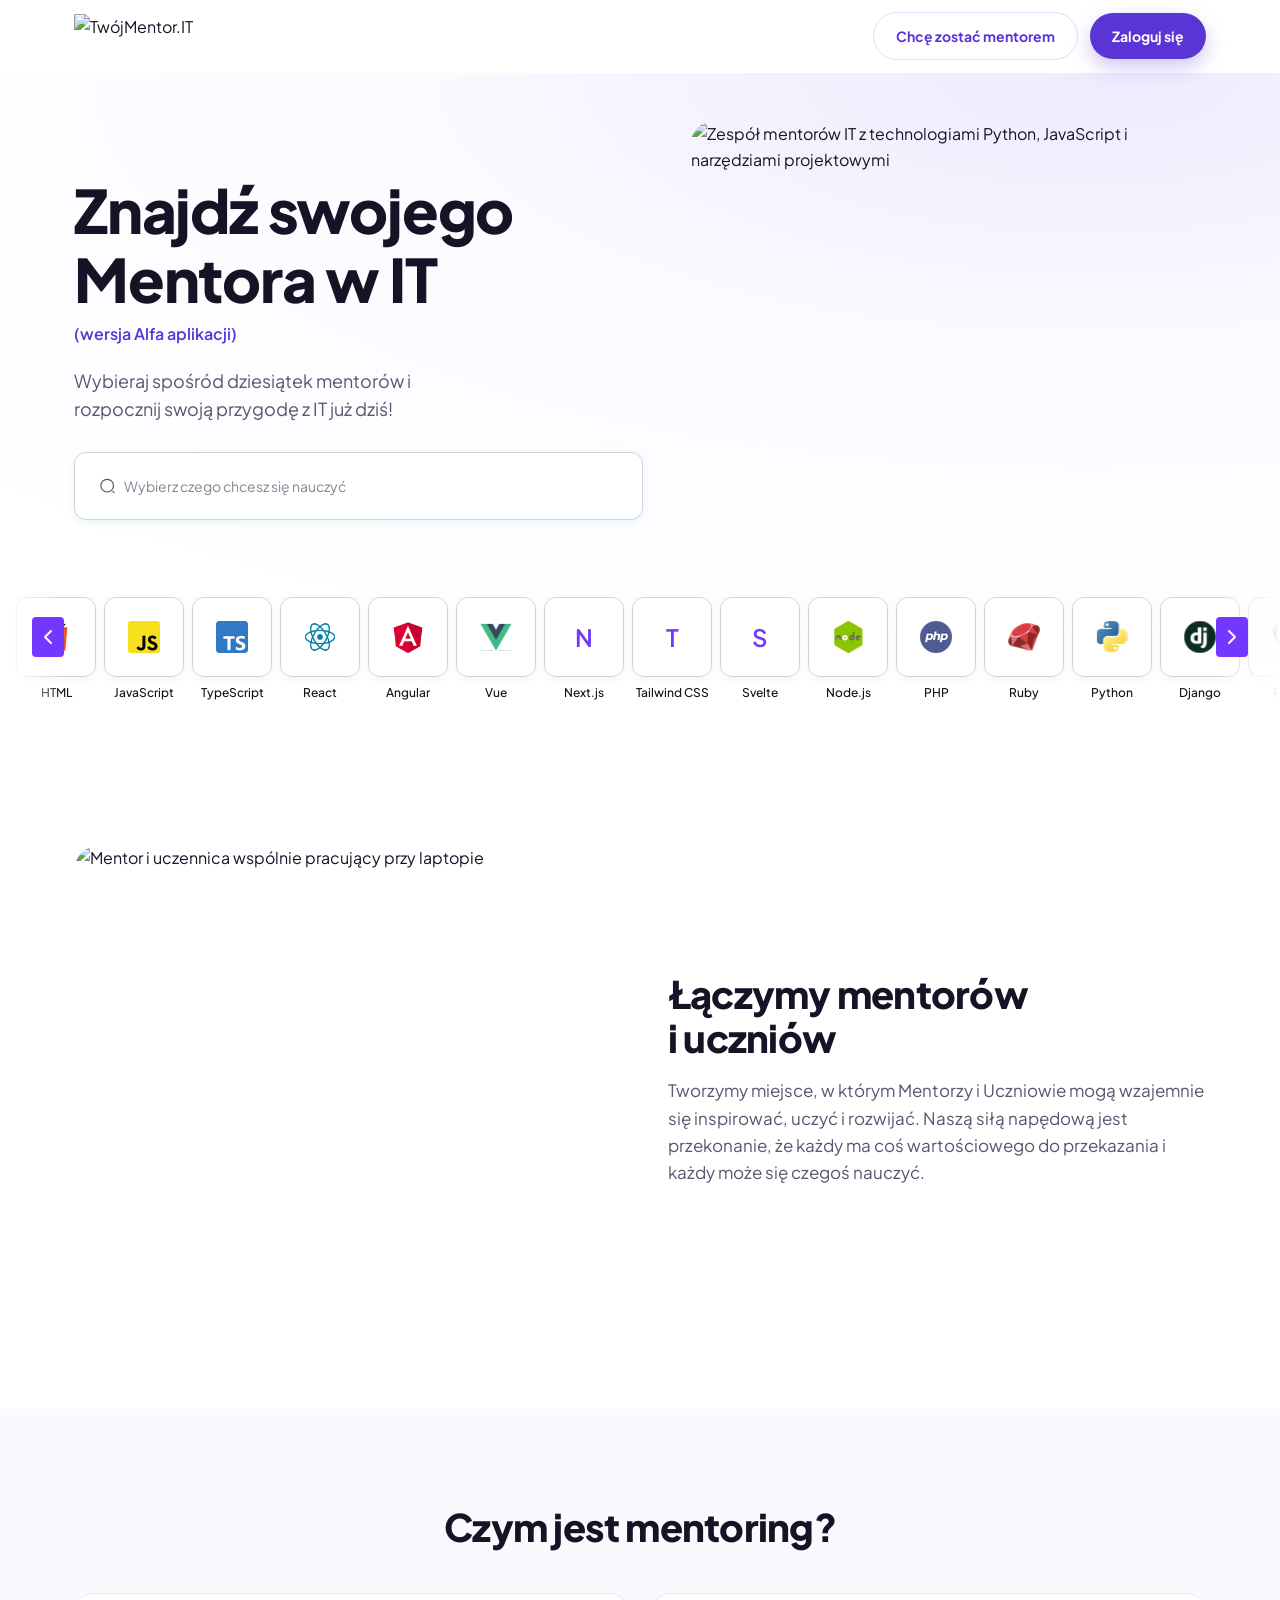
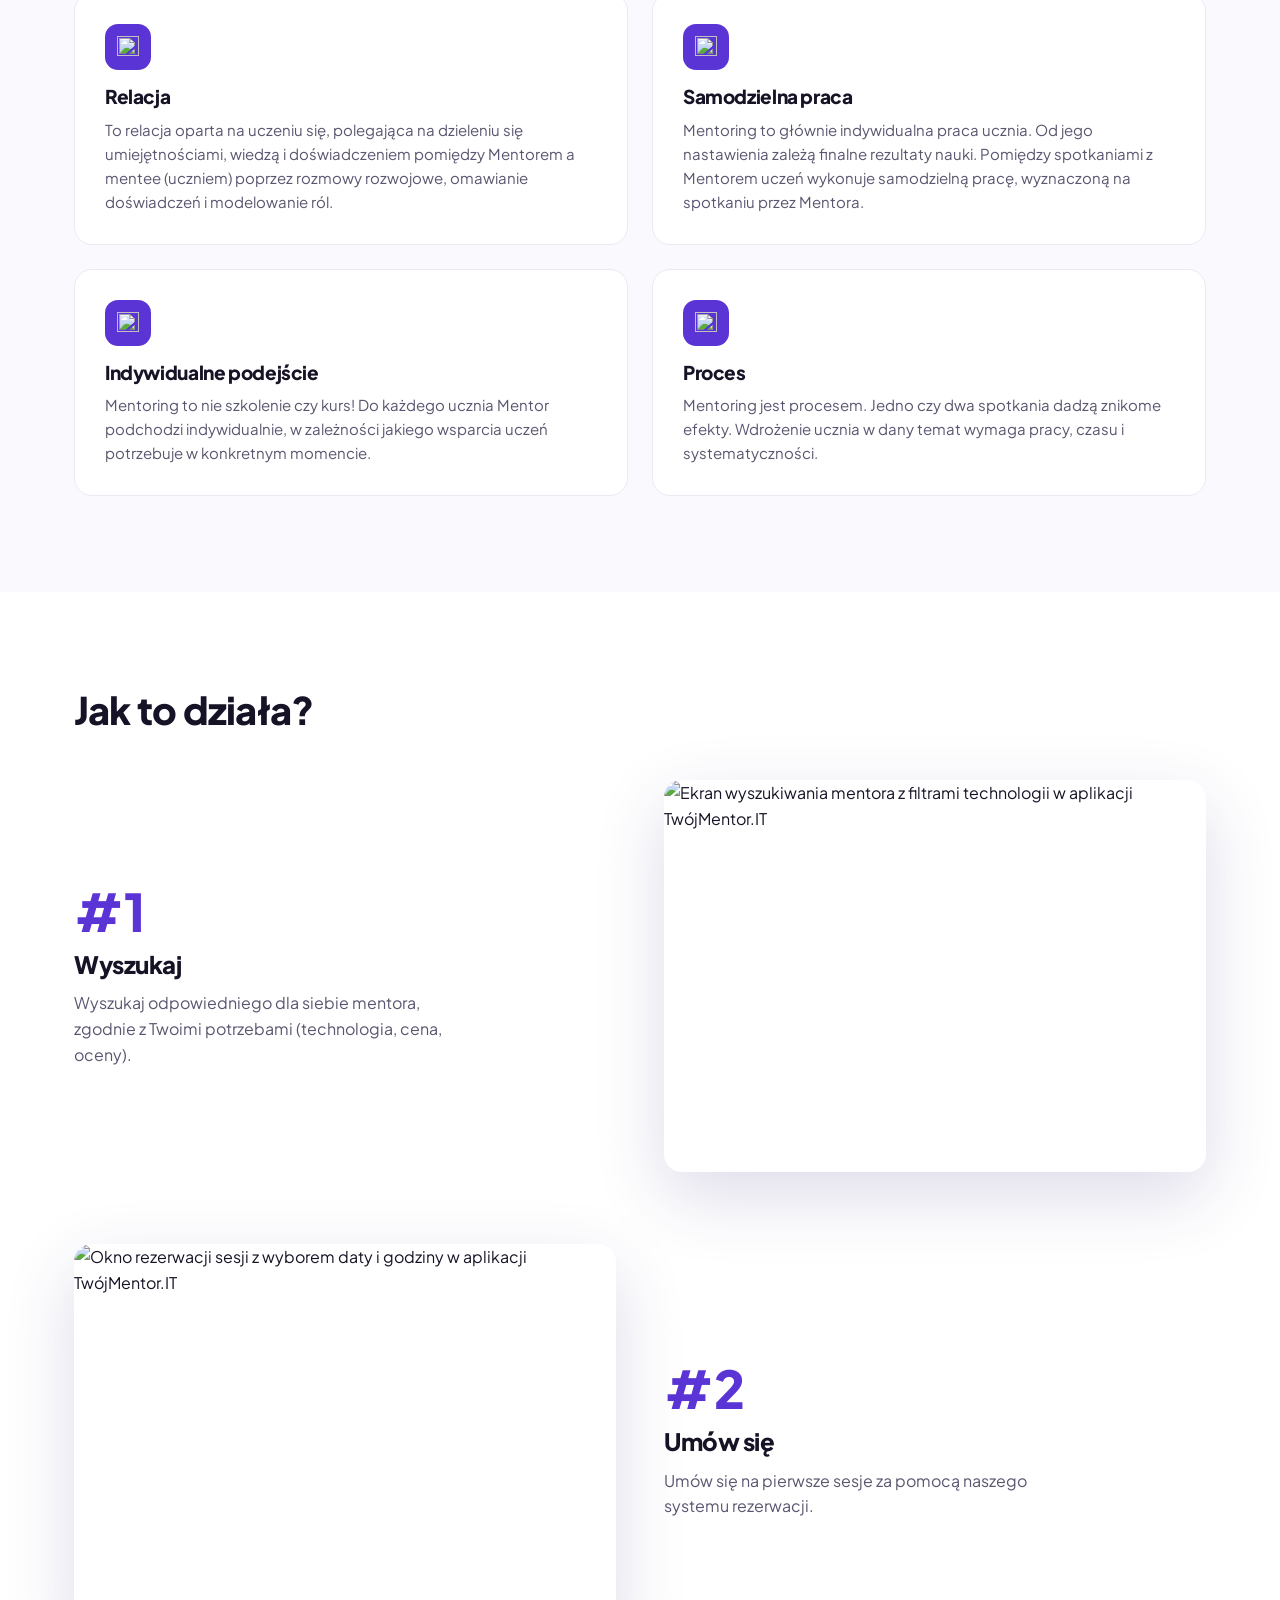
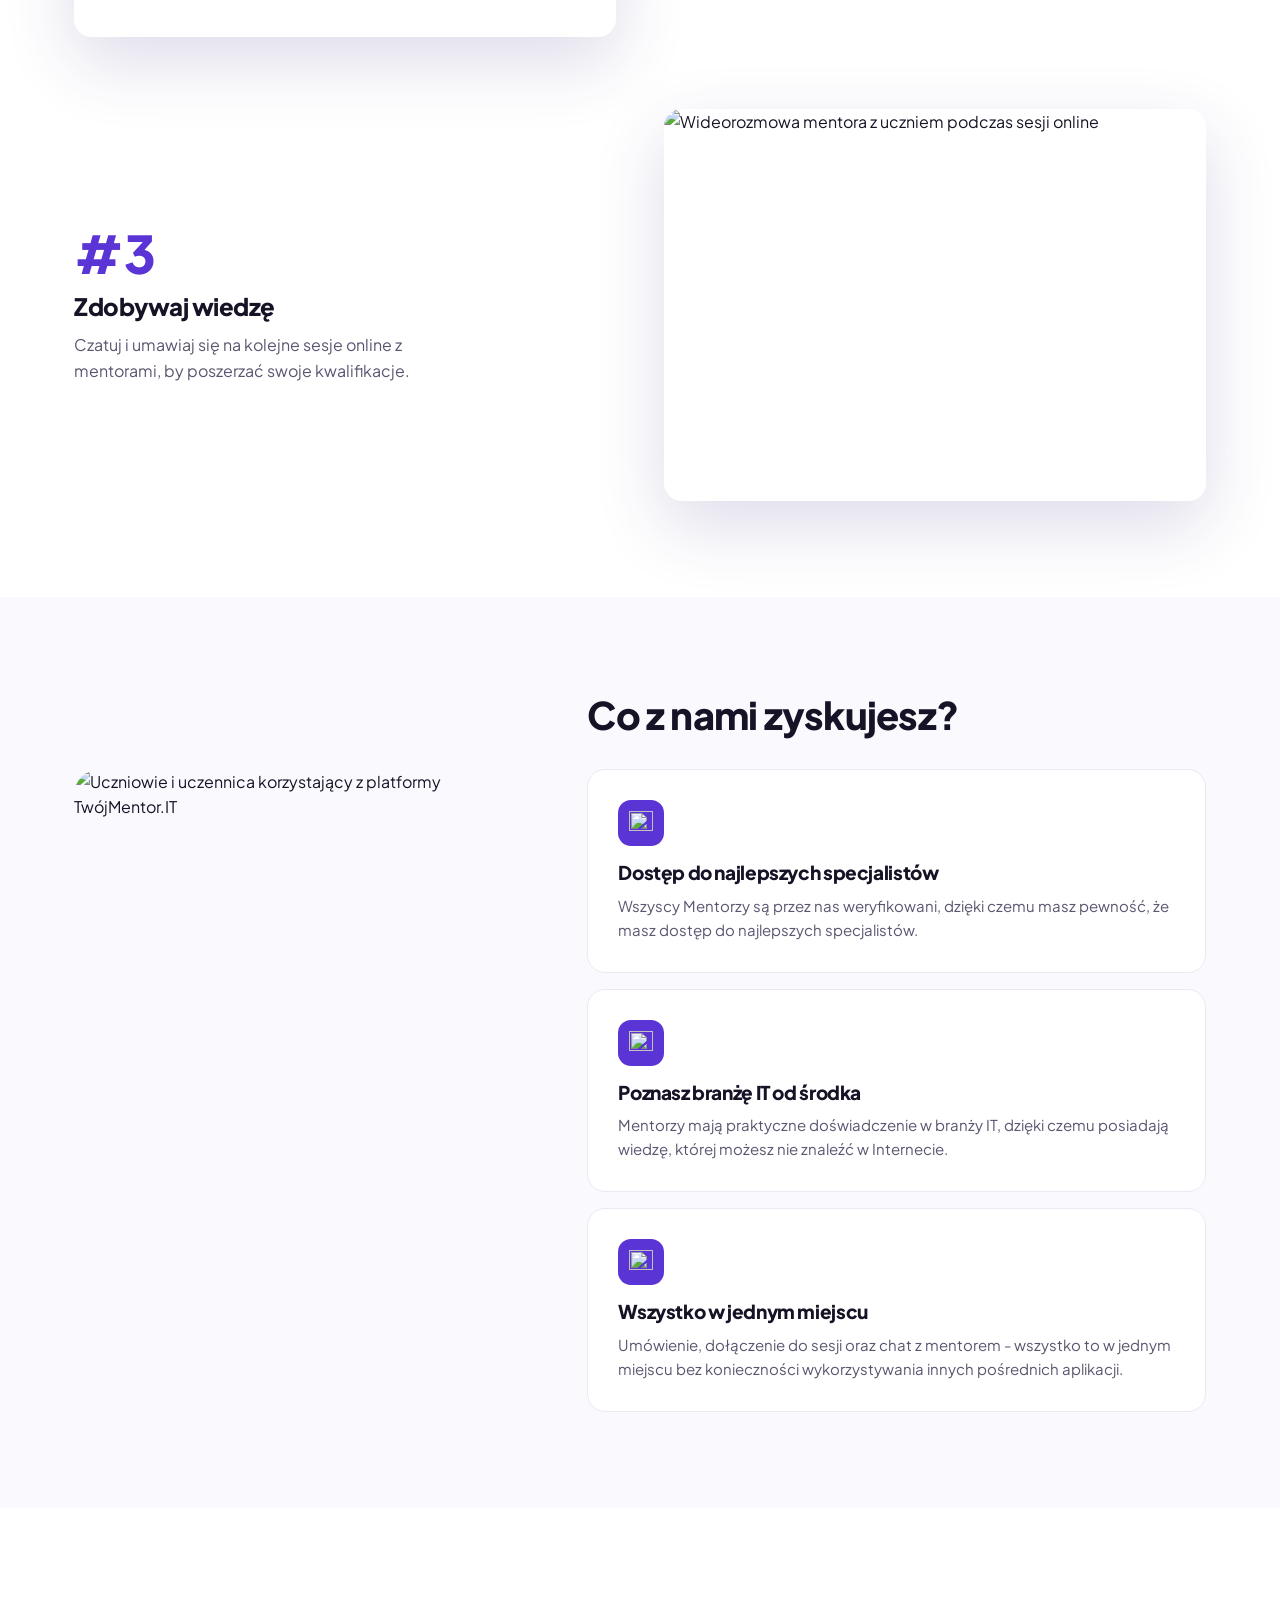
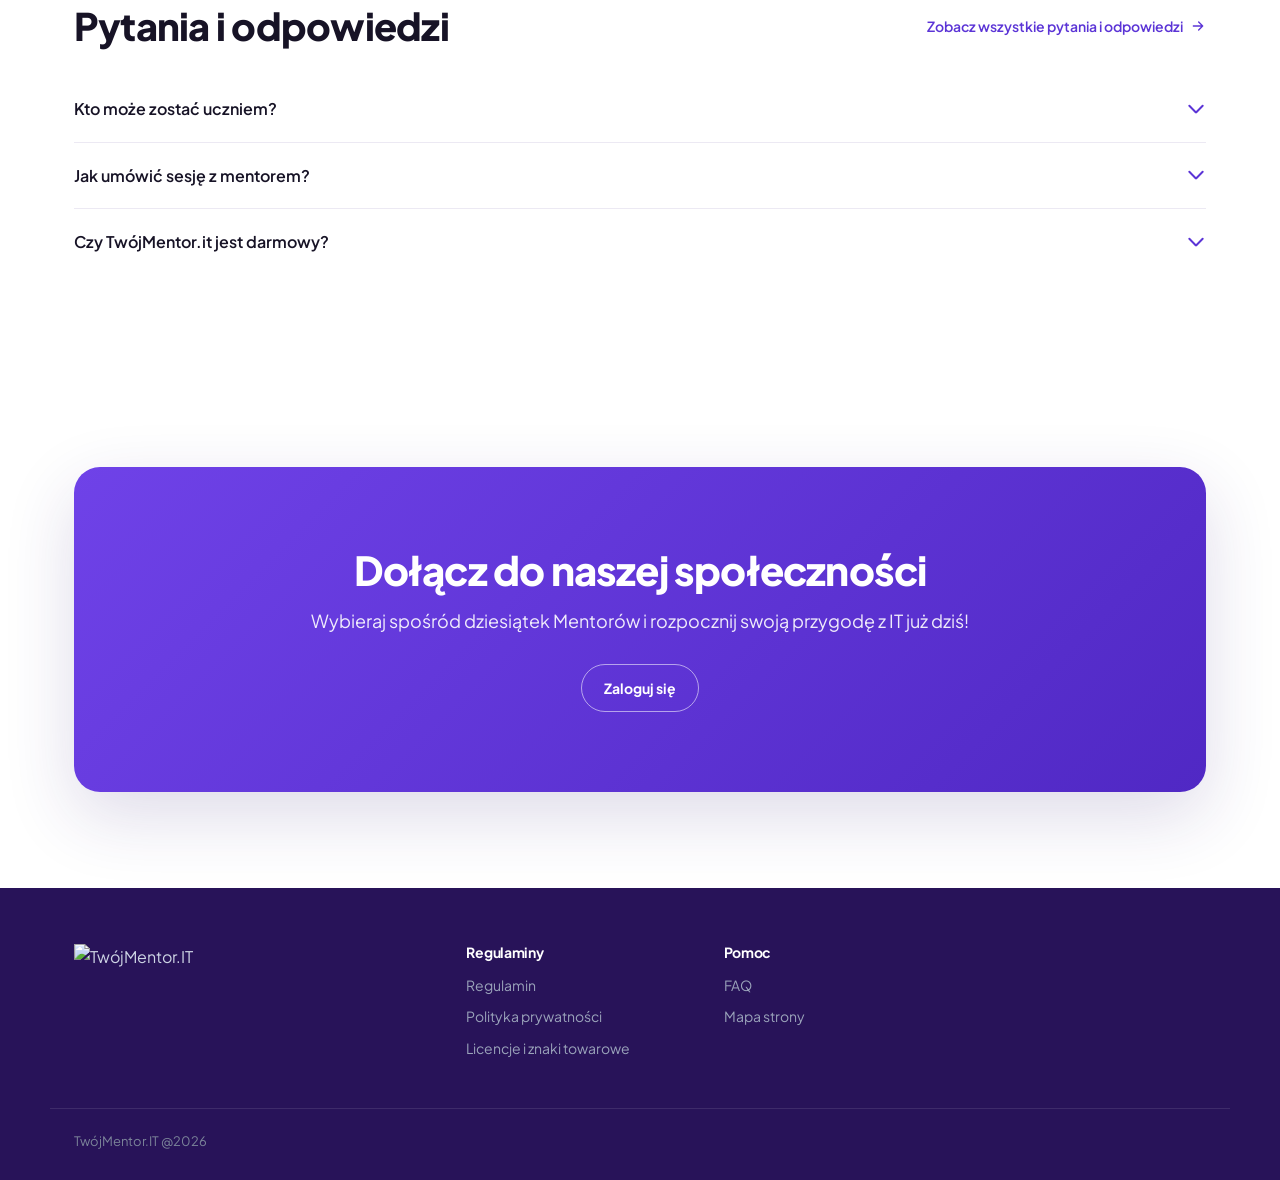
==== commit 0f180e9d: "Merge pull request #9 from TwojMentorIT/feat/licences-page Podstrona /licencje: znaki towarowe i lic" ====
--- a/index.html
+++ b/index.html
@@ -24,15 +24,16 @@
   <meta property="og:title" content="TwójMentor.IT - Znajdź swojego Mentora w IT" />
   <meta property="og:description" content="Wybieraj spośród dziesiątek mentorów IT i rozpocznij swoją przygodę z IT już dziś." />
   <meta property="og:url" content="https://twojmentor.it/" />
-  <meta property="og:image" content="https://twojmentor.it/assets/img/og-image.jpg" />
+  <meta property="og:image" content="https://twojmentor.it/assets/img/og-znajdz-mentora.jpg" />
   <meta property="og:image:width" content="1200" />
   <meta property="og:image:height" content="630" />
+  <meta property="og:image:alt" content="Znajdź swojego Mentora w IT - www.twojmentor.it" />
 
   <!-- Twitter -->
   <meta name="twitter:card" content="summary_large_image" />
   <meta name="twitter:title" content="TwójMentor.IT - Znajdź swojego Mentora w IT" />
   <meta name="twitter:description" content="Wybieraj spośród dziesiątek mentorów IT i rozpocznij swoją przygodę z IT już dziś." />
-  <meta name="twitter:image" content="https://twojmentor.it/assets/img/og-image.jpg" />
+  <meta name="twitter:image" content="https://twojmentor.it/assets/img/og-znajdz-mentora.jpg" />
 
   <link rel="icon" type="image/svg+xml" href="/assets/img/logo-refresh_2.svg" />
   <link rel="preconnect" href="https://fonts.googleapis.com" />
@@ -97,11 +98,12 @@
         <img src="/assets/img/logo.webp" width="218" height="53" alt="TwójMentor.IT" class="logo-img" />
       </a>
 
-      <button type="button" class="nav-toggle" id="navToggle" aria-label="Menu" aria-expanded="false">
-        <span></span><span></span><span></span>
+      <button type="button" class="btn btn-primary nav-toggle" id="navToggle" aria-expanded="false" aria-controls="headerActions">
+        <span class="nav-toggle-label">Profil</span>
+        <svg class="nav-toggle-close" width="20" height="20" viewBox="0 0 24 24" fill="none" stroke="currentColor" stroke-width="2" stroke-linecap="round" aria-hidden="true"><path d="M18 6 6 18M6 6l12 12"/></svg>
       </button>
 
-      <div class="header-actions">
+      <div class="header-actions" id="headerActions">
         <a href="/zostan-mentorem" class="btn btn-ghost">Chcę zostać mentorem</a>
         <a href="https://app.twojmentor.it/login" class="btn btn-primary">Zaloguj się</a>
       </div>
@@ -362,6 +364,7 @@
         <!-- <a href="#">Warunki korzystania</a> -->
         <a href="/regulamin">Regulamin</a>
         <a href="/polityka-prywatnosci">Polityka prywatności</a>
+        <a href="/licencje">Licencje i znaki towarowe</a>
       </nav>
       <nav class="footer-col" aria-label="Pomoc">
         <h3>Pomoc</h3>
--- a/assets/css/style.css
+++ b/assets/css/style.css
@@ -73,8 +73,8 @@
 .logo-img{height:44px;width:auto;display:block}
 .logo-footer .logo-img{height:42px}
 .header-actions{display:flex;align-items:center;gap:12px}
-.nav-toggle{display:none;flex-direction:column;gap:5px;padding:8px}
-.nav-toggle span{width:24px;height:2px;background:var(--ink);border-radius:2px;transition:.3s var(--ease)}
+.nav-toggle{display:none;line-height:1.6}
+.nav-toggle-close{display:none}
 
 /* ===== Hero ===== */
 .hero{position:relative;padding:48px 0 0;background:
@@ -337,10 +337,14 @@
   .footer-grid{grid-template-columns:1fr 1fr;gap:28px}
 }
 @media (max-width:680px){
-  .header-actions .btn-ghost{display:none}
-  .nav-toggle{display:flex}
-  .header-actions.open{position:absolute;top:72px;left:0;right:0;background:#fff;flex-direction:column;padding:18px 24px;gap:12px;box-shadow:var(--shadow);border-top:1px solid var(--line)}
-  .header-actions.open .btn-ghost{display:inline-flex}
+  .site-header .logo-img{height:32px}
+  /* No hamburger on a phone: "Profil" opens the drawer with both actions and turns into its X. */
+  .header-actions{display:none}
+  .nav-toggle{display:inline-flex}
+  .nav-toggle[aria-expanded="true"]{width:46.4px;height:46.4px;padding:0}
+  .nav-toggle[aria-expanded="true"] .nav-toggle-label{display:none}
+  .nav-toggle[aria-expanded="true"] .nav-toggle-close{display:block}
+  .header-actions.open{display:flex;position:absolute;top:72px;left:0;right:0;background:#fff;flex-direction:column;padding:18px 24px;gap:12px;border-top:1px solid var(--line)}
   .header-actions.open .btn{width:100%}
   .footer-grid{grid-template-columns:1fr 1fr}
   .footer-brand{grid-column:1/-1}
